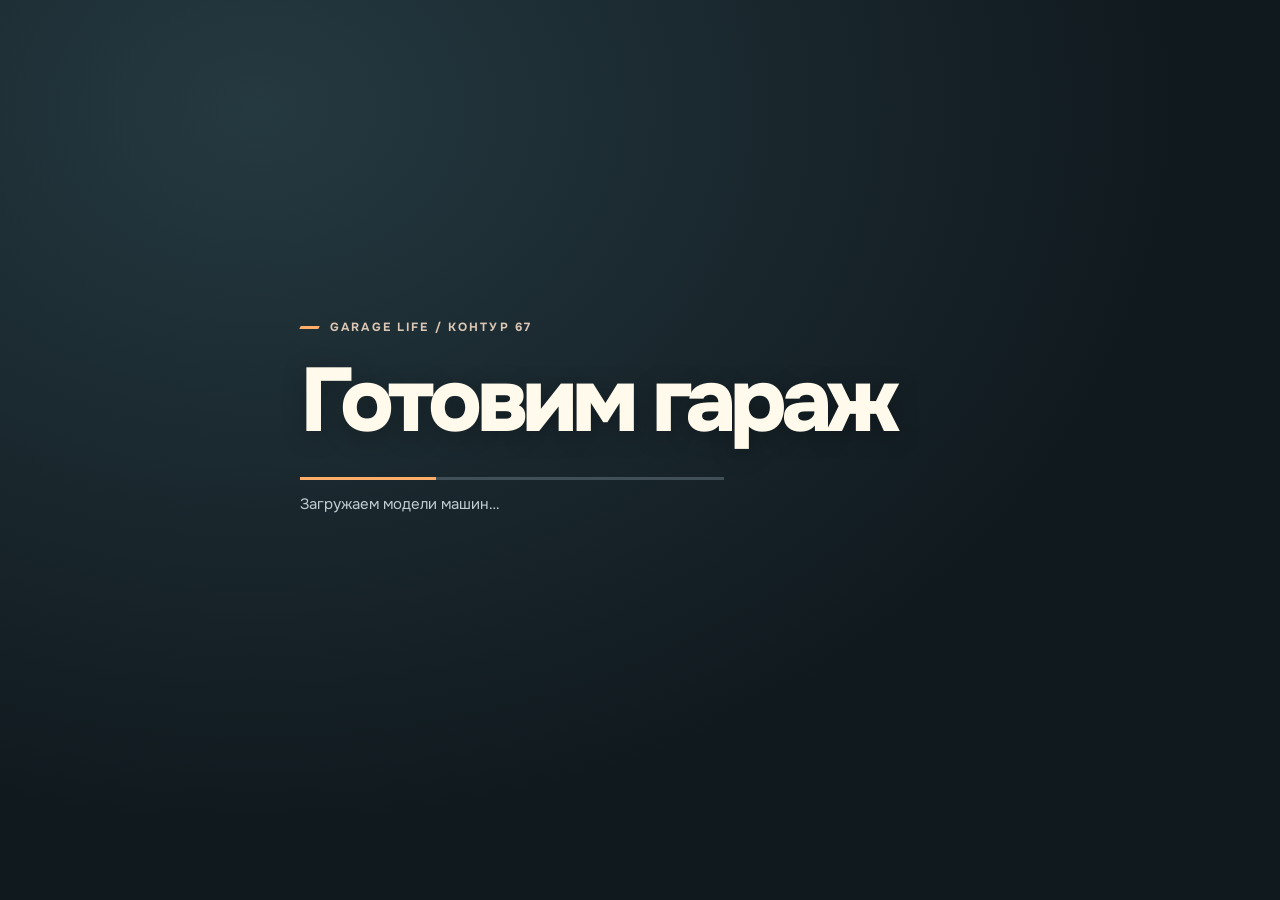
==== 67/index.html @ cae1cb15 "Build the Stadium 67 oval and harden garage startup" ====
<!doctype html>
<html lang="ru">
<head>
  <meta charset="utf-8">
  <meta name="viewport" content="width=device-width, initial-scale=1">
  <meta name="theme-color" content="#182228">
  <meta name="description" content="GARAGE LIFE — дрифт на Контуре 67, тюнинг и свой гараж.">
  <title>GARAGE LIFE / Контур 67</title>
  <link rel="icon" href="data:image/svg+xml,%3Csvg xmlns='http://www.w3.org/2000/svg' viewBox='0 0 64 64'%3E%3Crect width='64' height='64' rx='14' fill='%231a252b'/%3E%3Cpath d='M12 48V24l20-12 20 12v24H42V29H22v19Z' fill='%23ffad69'/%3E%3C/svg%3E">
  <link rel="stylesheet" href="../2/fonts/fonts.css">
  <link rel="stylesheet" href="./drive.css?v=034">
  <link rel="stylesheet" href="./glass.css?v=034">
  <script type="importmap">{"imports":{"three":"./vendor/three/build/three.module.js","three/addons/":"./vendor/three/addons/"}}</script>
</head>
<body>
  <canvas id="scene" aria-label="Трёхмерная игра GARAGE LIFE"></canvas>
  <div id="startup" aria-labelledby="startup-title">
    <div class="startup-content">
      <p class="startup-brand"><span></span> GARAGE LIFE / КОНТУР 67</p>
      <h1 id="startup-title">Готовим гараж</h1>
      <div class="startup-track" aria-hidden="true"><span></span></div>
      <p id="loading" role="status">Запускаем игру…</p>
      <button type="button" id="startup-retry" class="secondary" hidden>Попробовать снова</button>
      <noscript>Для запуска игры включи JavaScript.</noscript>
    </div>
  </div>
  <output id="render-diagnostics" hidden></output>
  <div id="graphics-recovery" role="status" hidden>Восстанавливаем графику…</div>
  <header>
    <a class="brand" href="./index.html"><span class="logo" aria-hidden="true">⌂</span> GARAGE<span>LIFE</span></a>
    <div class="location"><i></i> <b id="location-area">БОКС 01</b> <span> / </span> <b id="location-mode">ДРИФТ-КЛУБ</b></div>
    <nav>
      <span class="version">0.34</span>
      <select id="assist-level" aria-label="Помощь в дрифте">
        <option value="guided">Дрифт: с помощью</option>
        <option value="light">Дрифт: минимум помощи</option>
        <option value="sim">Дрифт: без помощи</option>
      </select>
      <select id="graphics" aria-label="Качество графики">
        <option value="auto">Графика: авто</option>
        <option value="ultra">Графика: ультра</option>
        <option value="balanced">Графика: средняя</option>
        <option value="integrated">Графика: для встройки</option>
        <option value="performance">Графика: низкая</option>
        <option value="minimum">Графика: минимум</option>
      </select>
      <button type="button" id="audio">Звук: вкл</button>
      <button type="button" id="bindings-open">Клавиши</button>
      <button type="button" id="menu" hidden>Меню</button>
    </nav>
    <div class="music">
      <button type="button" id="music-toggle" aria-expanded="false" aria-controls="music-panel"
        aria-label="Включить ЦУЕФА — Я тебя могну" title="Включить ЦУЕФА — Я тебя могну">
        <span class="music-icon" aria-hidden="true"></span>
        <span class="music-credit">Ali67</span>
      </button>
      <section class="music-panel" id="music-panel" aria-label="Музыка Ali67" hidden>
        <div id="music-video"></div>
        <a href="https://www.youtube.com/watch?v=BdrXawt2uAI" target="_blank" rel="noopener">Открыть на YouTube ↗</a>
      </section>
      <template id="music-embed">
        <iframe src="https://www.youtube-nocookie.com/embed/BdrXawt2uAI?autoplay=1&amp;playsinline=1&amp;rel=0"
          title="ЦУЕФА — Я тебя могну" allow="autoplay; encrypted-media"
          referrerpolicy="strict-origin-when-cross-origin" allowfullscreen></iframe>
      </template>
    </div>
  </header>

  <main id="welcome">
    <div class="hero">
      <p class="label"><i></i> GARAGE LIFE</p>
      <h1>КОНТУР <em>67</em></h1>
      <p class="lead">Гонки, дрифт и тюнинг в своём гараже.</p>
    </div>
    <section class="mode-deck" aria-label="Выбор режима">
      <button class="mode-pick mode-neon" id="neon-open" type="button" disabled>
        <span class="race-cover" aria-hidden="true"><svg viewBox="-310 -1128 621 431" focusable="false"><path d="M-140.0 -738.0 L-131.7 -737.9 L-123.3 -737.9 L-115.0 -737.8 L-106.7 -737.8 L-98.4 -737.9 L-90.0 -737.9 L-81.7 -737.9 L-73.4 -737.9 L-65.0 -737.9 L-56.7 -738.0 L-48.4 -738.0 L-40.0 -738.0 L-31.7 -738.0 L-23.4 -738.0 L-15.1 -738.0 L-6.7 -737.9 L1.6 -737.9 L9.9 -737.9 L18.3 -737.8 L26.6 -737.8 L34.9 -737.8 L43.3 -737.9 L51.6 -737.9 L59.9 -738.0 L68.2 -738.0 L76.6 -737.9 L84.9 -737.6 L93.2 -737.4 L101.6 -737.2 L109.9 -737.1 L118.2 -737.2 L126.5 -737.5 L134.8 -738.2 L143.1 -739.4 L151.2 -741.2 L159.3 -743.2 L167.3 -745.6 L175.1 -748.5 L182.6 -752.1 L189.5 -756.7 L195.3 -762.7 L199.4 -769.9 L202.0 -777.8 L203.7 -786.0 L204.9 -794.2 L205.9 -802.5 L206.5 -810.8 L206.0 -819.1 L205.2 -827.4 L204.7 -835.7 L204.9 -844.0 L206.7 -852.1 L210.0 -859.7 L214.4 -866.8 L219.2 -873.7 L224.0 -880.4 L228.6 -887.4 L233.0 -894.4 L237.6 -901.4 L242.2 -908.3 L246.5 -915.5 L250.2 -922.9 L252.8 -930.8 L254.7 -938.9 L255.9 -947.2 L256.4 -955.5 L256.0 -963.8 L254.8 -972.0 L252.6 -980.1 L249.7 -987.9 L246.1 -995.4 L242.1 -1002.7 L237.6 -1009.7 L232.7 -1016.4 L227.3 -1022.8 L221.6 -1028.9 L215.6 -1034.6 L209.3 -1040.0 L202.6 -1045.1 L195.7 -1049.7 L188.5 -1053.8 L181.0 -1057.5 L173.3 -1060.6 L165.4 -1063.4 L157.5 -1065.8 L149.4 -1067.9 L141.3 -1069.7 L133.1 -1071.2 L124.8 -1072.4 L116.5 -1073.3 L108.2 -1073.8 L99.9 -1074.0 L91.6 -1073.7 L83.3 -1072.9 L75.1 -1071.5 L67.0 -1069.4 L59.1 -1066.8 L51.4 -1063.7 L44.0 -1059.9 L36.9 -1055.5 L30.3 -1050.4 L24.9 -1044.1 L20.4 -1037.0 L16.5 -1029.7 L12.3 -1022.5 L7.2 -1016.0 L0.7 -1010.8 L-6.4 -1006.5 L-14.0 -1003.1 L-22.0 -1000.8 L-30.3 -999.9 L-38.6 -1000.8 L-46.6 -1003.0 L-54.4 -1006.0 L-62.0 -1009.5 L-69.3 -1013.4 L-76.1 -1018.2 L-82.5 -1023.5 L-88.8 -1029.0 L-95.1 -1034.4 L-101.6 -1039.7 L-108.3 -1044.6 L-115.3 -1049.1 L-122.3 -1053.7 L-129.3 -1058.1 L-136.5 -1062.3 L-143.9 -1066.2 L-151.5 -1069.4 L-159.5 -1071.9 L-167.7 -1073.4 L-176.0 -1074.3 L-184.3 -1074.5 L-192.6 -1074.1 L-200.9 -1073.1 L-209.0 -1071.3 L-216.9 -1068.5 L-224.4 -1065.0 L-231.5 -1060.7 L-238.2 -1055.6 L-244.0 -1049.7 L-248.6 -1042.8 L-251.3 -1034.9 L-252.4 -1026.7 L-252.3 -1018.4 L-250.9 -1010.2 L-248.0 -1002.4 L-243.3 -995.5 L-237.7 -989.4 L-231.9 -983.4 L-226.2 -977.3 L-221.1 -970.7 L-216.2 -964.0 L-211.3 -957.2 L-206.9 -950.2 L-203.3 -942.7 L-201.4 -934.6 L-201.0 -926.3 L-201.8 -918.0 L-203.7 -909.9 L-206.9 -902.2 L-212.0 -895.6 L-218.4 -890.3 L-225.2 -885.5 L-231.9 -880.6 L-238.0 -875.0 L-243.4 -868.6 L-248.6 -862.1 L-253.3 -855.2 L-257.2 -847.9 L-259.8 -840.0 L-260.9 -831.7 L-260.7 -823.4 L-259.7 -815.1 L-258.2 -806.9 L-256.2 -798.8 L-253.7 -790.9 L-250.4 -783.3 L-246.0 -776.2 L-240.3 -770.1 L-233.9 -764.9 L-226.9 -760.2 L-219.7 -756.0 L-212.4 -752.1 L-204.9 -748.4 L-197.3 -745.0 L-189.5 -742.1 L-181.5 -739.9 L-173.3 -738.5 L-165.0 -737.9 L-156.7 -737.9 L-148.3 -738.0Z"/><circle cx="-140" cy="-738" r="12"/></svg></span>
        <span class="race-cover-label"><small>Речной проспект</small><strong>Неоновые гонки</strong><small>3 круга · соло или с друзьями</small></span><b aria-hidden="true"></b>
      </button>
      <button class="mode-pick mode-online" id="online-open" type="button" disabled>
        <span class="mode-icon" aria-hidden="true">↔</span><span><strong>Играть с друзьями</strong><small>Комната до 4 игроков</small></span><b aria-hidden="true"></b>
      </button>
      <div class="mode-utilities">
        <button class="secondary" id="start" type="button" disabled>Гараж и дрифт</button>
        <button class="secondary" id="practice-open" type="button" disabled>Тренировка</button>
        <button class="secondary" id="duo-open" type="button" disabled>Дрифт вдвоём</button>
        <button class="secondary" id="shift" type="button" disabled>Мастерская</button>
      </div>
      <a class="classic" href="./classic.html">Подробный ремонт</a>
    </section>
    <footer><span>WASD · МЫШЬ · КЛАВИАТУРА</span><a href="./credits.html">Авторы и материалы</a></footer>
  </main>

  <dialog id="neon-dialog" aria-labelledby="neon-title">
    <form id="neon-form">
      <div class="online-heading"><h2 id="neon-title">Неоновые гонки</h2><button class="secondary" type="button" id="neon-close" aria-label="Закрыть">×</button></div>
      <p>Три круга. Собирай нитро для прямых и используй метки торможения перед поворотами.</p>
      <div class="neon-selects">
        <label>Машина <select id="neon-car" required></select></label>
        <label>Трасса <select id="neon-route"><option value="city2">Речной проспект</option><option value="main">Контур 67</option><option value="stadium">Стадион 67 · овал</option></select></label>
      </div>
      <div class="route-brief"><svg id="neon-diagram" role="img" aria-label="Схема выбранной трассы"><path id="neon-outline"/><circle id="neon-origin"/></svg><div><strong id="neon-distance"></strong><small id="neon-districts"></small></div></div>
      <p id="neon-best" class="label"></p>
      <div class="neon-actions"><button type="submit" class="primary">Старт соло</button><button type="button" id="neon-friends" class="secondary">С друзьями</button></div>
    </form>
  </dialog>
  <dialog id="online-dialog" aria-labelledby="online-title">
    <form id="online-form">
      <div class="online-heading">
        <h2 id="online-title">Играть с друзьями</h2>
        <button type="button" class="secondary" id="online-cancel" aria-label="Закрыть">×</button>
      </div>
      <p>До 4 игроков. Создай комнату или введи код друга.</p>
      <label>Твой ник <input id="online-nick" maxlength="18" autocomplete="nickname" placeholder="Пилот"></label>
      <label>Машина <select id="online-model"></select></label>
      <fieldset id="online-modes">
        <legend>Режим для новой комнаты</legend>
        <div class="mode-grid">
          <label><input type="radio" name="online-mode" value="race"><span>Неоновые гонки</span></label>
          <label><input type="radio" name="online-mode" value="free" checked><span>Свободный заезд</span></label>
          <label><input type="radio" name="online-mode" value="elimination"><span>Кольцо на вылет</span></label>
          <label><input type="radio" name="online-mode" value="battle"><span>Дрифт-баттл</span></label>
          <label><input type="radio" name="online-mode" value="parkour"><span>Паркур в порту</span></label>
        </div>
        <p id="online-mode-description"></p>
      </fieldset>
      <label id="online-route-row">Трасса <select id="online-route"><option value="city2" disabled>Речной проспект</option><option value="main" selected>Контур 67</option><option value="short">Короткая петля</option><option value="stadium">Стадион 67 · овал</option></select></label>
      <label id="online-contact-row">Столкновения <select id="online-contacts"><option value="off">Выкл. · призраки</option><option value="on">Вкл.</option></select></label>
      <button type="button" class="primary" id="online-create">Создать комнату</button>
      <div class="online-join">
        <label>Код комнаты <input id="online-input" inputmode="numeric" pattern="[0-9]{6}" maxlength="6" placeholder="000000" required></label>
        <button class="secondary" id="online-join">Войти</button>
      </div>
      <p id="online-status" role="status"></p>
    </form>
  </dialog>

  <section id="play" hidden aria-label="Интерфейс игры">
    <aside id="online-hud" class="hud-card" hidden aria-label="Комната дрифта">
      <div class="online-heading"><span class="label">КОД КОМНАТЫ</span><strong id="online-count">1 / 4</strong></div>
      <div class="online-heading"><strong id="online-code"></strong><button type="button" class="secondary" id="online-copy">Копировать</button></div>
      <p id="online-link-status" role="status"></p><p id="online-stadium-score" hidden></p>
      <ul id="online-roster"></ul>
      <button type="button" class="primary" id="match-start" hidden>Начать раунд</button>
      <p id="match-error" role="status" hidden></p>
      <button type="button" class="secondary" id="online-leave">Выйти из комнаты</button>
    </aside>
    <aside id="match-panel" class="hud-card" hidden aria-label="Соревнование">
      <div class="match-heading"><h2 id="match-title"></h2><time id="match-time" hidden></time></div>
      <p id="match-status"></p>
      <ol id="match-results" hidden></ol>
    </aside>
    <aside id="neon-hud" class="hud-card" hidden aria-label="Гонка">
      <div class="neon-line"><span id="neon-lap">Круг 1 / 3</span><time id="neon-clock">0:00.00</time></div>
      <progress id="neon-progress" max="3" value="0" aria-label="Дистанция гонки"></progress>
      <strong id="neon-corner" hidden></strong>
      <small id="neon-lap-detail" hidden></small>
      <p id="neon-status"></p>
      <button type="button" class="secondary" id="neon-boost">Нитро <span id="neon-charge">1 / 3</span> <kbd id="neon-key">Shift</kbd></button>
      <div id="neon-replay" class="race-actions" hidden><button class="primary" type="button" id="neon-retry">Повторить</button><button class="secondary" type="button" id="neon-back">Меню</button></div>
    </aside>
    <div id="neon-launch-signal" aria-hidden="true" hidden></div>
    <aside id="parkour-hud" class="hud-card" hidden aria-label="Тренировка в порту">
      <h2>Паркур в порту</h2>
      <p id="parkour-status"></p>
      <p id="parkour-signal" hidden></p>
      <button type="button" id="parkour-back" class="secondary">В меню</button>
    </aside>
    <button type="button" id="parkour-respawn" class="primary" hidden>Респавн <kbd>T</kbd></button>
    <aside class="job hud-card">
      <p class="label" id="job-label"></p>
      <h2 id="job-title"></h2>
      <p id="job-text"></p>
      <div id="job-reading" hidden></div>
      <label id="solo-route-row" hidden>Маршрут <select id="solo-route"><option value="main">Полный контур</option><option value="short">Короткая петля</option><option value="stadium">Стадион 67 · овал</option></select></label>
      <button type="button" class="primary" id="race-start" hidden>На трассу <kbd>Enter</kbd></button>
      <button type="button" class="secondary" id="pit-open" hidden>Гараж и тюнинг <kbd>P</kbd></button>
      <div class="job-footer"><span id="model"></span><strong id="money"></strong></div>
    </aside>
    <aside class="map hud-card" aria-label="Карта района">
      <p class="label"><i></i> <span id="map-title">РАЙОН 01</span> <span id="fps"></span></p>
      <svg id="map-svg" viewBox="-39 -94 78 114" role="img" aria-label="Гараж, тестовая полоса и магазин">
        <g id="map-district">
        <rect x="-36" y="-89" width="72" height="104" rx="2" fill="#24323a" stroke="#667780" stroke-width=".4"/>
        <path d="M-35-21h70M6-22v-64M-21-24v-61" stroke="#53666d" stroke-width="5" fill="none" stroke-dasharray="1 1"/>
        <path d="M-17-45h14v-14h-14zM-17.5-67h15v-12h-15zM14.5-36.5h17v-9h-17zM14.5-57.5h17v-11h-17zM-33.5-18h9v-12h-9z" fill="#334952"/>
        <rect x="-7" y="-8" width="14" height="16" fill="#526b72"/>
        <path d="M-4-3h8v6h-8zM-2-1h4v4h-4z" fill="#cfdfdb" fill-rule="evenodd"/>
        <path d="M-21-43v-35" stroke="#e5ae5d" stroke-width="4" opacity=".67"/>
        <rect x="21" y="-31" width="4" height="4" rx="1" fill="#c5d1cc"/>
        </g>
        <g id="map-pit" hidden>
          <rect x="-14" y="46" width="28" height="20" rx="1" fill="#27383f" stroke="#6f8588" stroke-width=".32"/>
          <path d="M-11.5 62v-8h5v8zM-5.5 62v-8h5v8zM.5 62v-8h5v8zM6.5 62v-8h5v8z" fill="#b88255"/>
          <path d="M-9 60v-4M-3 60v-4M3 60v-4M9 60v-4" stroke="#e1e9e5" stroke-width="1.8" stroke-linecap="round"/>
        </g>
        <g id="map-arena" hidden>
          <rect x="-89" y="-253.5" width="178" height="147" rx="4" fill="#24323a" stroke="#667780" stroke-width=".65"/>
          <path id="map-course" stroke="#62757d" stroke-width="10" fill="none" stroke-linejoin="round"/>
          <path id="map-alternates" stroke="#efbb70" stroke-width="2.6" stroke-dasharray="3 4" fill="none" hidden/>
          <circle id="map-gate" r="4" fill="#d5f69c" stroke="#18232b" stroke-width="1.2"/>
        </g>
        <circle id="map-target" r="3.5" stroke="#ffb168" stroke-width=".8" fill="none"/>
        <path id="map-player" d="M0-3 2.4 2 0 1.2-2.4 2Z" fill="#f7f3e5" stroke="#192228" stroke-width=".4"/>
      </svg>
      <p class="map-legend" id="map-legend"><span>■ Гараж</span><span>■ Полоса</span><span>■ Детали</span></p>
    </aside>
    <aside id="drift-hud" class="hud-card" hidden aria-label="Результат дрифта">
      <p class="label"><i></i> КОНТУР 67 <span id="drift-time">1:30</span></p>
      <div class="drift-score"><strong id="drift-score">0</strong><span class="label">ОЧКИ</span><span id="drift-combo"></span></div>
      <p class="drift-status" id="drift-status"></p>
      <div class="drift-data"><span id="drift-sector"></span><span id="drift-angle"></span></div>
      <div class="drift-data"><span id="drift-laps"></span><span id="drift-best"></span></div>
      <ol id="drift-events" aria-label="За что начислены очки"></ol>
      <div class="race-actions">
        <button type="button" class="secondary" id="drift-finish" hidden>Финиш</button>
        <button type="button" class="secondary" id="drift-replay" hidden>Лучшая связка</button>
        <button type="button" class="drift-button" id="race-retry" hidden>Повторить</button>
        <button type="button" class="secondary" id="race-return">В гараж</button>
      </div>

    </aside>
    <section id="duo-race" hidden aria-label="Дрифт на двоих">
      <article class="duo-driver left"><b id="duo-label-1">01 / ИГРОК 1</b><strong id="duo-score-1">0</strong><span id="duo-info-1"></span></article>
      <article class="duo-driver right"><b id="duo-label-2">02 / ИГРОК 2</b><strong id="duo-score-2">0</strong><span id="duo-info-2"></span></article>
      <div class="duo-race-control">
        <strong id="duo-time">1:30</strong>
        <span id="duo-result"></span>
        <div><button id="duo-replay" type="button" class="secondary" hidden>Лучшая связка</button>
        <button id="duo-retry" type="button" class="secondary">Повтор · T</button>
        <button id="duo-back" type="button" class="secondary">В гараж</button></div>
      </div>
    </section>
    <div id="replay-banner" hidden><b>ПОВТОР ЛУЧШЕЙ СВЯЗКИ</b>
      <button type="button" id="replay-close" class="secondary">Закрыть · Esc</button></div>
    <div id="race-start-banner" hidden><span class="label">КОНТУР 67 / СТАРТ</span><strong><kbd>W</kbd> Начать заезд</strong></div>
    <div id="crosshair" aria-hidden="true">+</div>
    <div id="world-pin" hidden aria-hidden="true">◆</div>
    <button type="button" id="action" hidden><kbd>E</kbd><span></span></button>
    <div id="notice" role="status" hidden></div>
    <div id="dash" class="hud-card" hidden>
      <span class="label" id="gear">P</span><strong id="speed">0</strong><span class="label">КМ/Ч</span>
      <div class="rev"><span id="rev"></span></div>
      <span id="engine" class="label"></span>
    </div>
    <div class="keys" id="keys"></div>
    <div id="touch-controls" aria-label="Сенсорное управление">
      <div class="touch-group">
        <button data-drive="left" aria-label="Влево">◀</button>
        <button data-drive="right" aria-label="Вправо">▶</button>
      </div>
      <div class="touch-group">
        <button data-drive="handbrake" hidden>Ручник</button>
        <button data-drive="brake" aria-label="Назад">▼</button>
        <button data-drive="gas" aria-label="Вперёд">▲</button>
      </div>
    </div>
    <div id="touch-actions" aria-label="Управление машиной">
      <button data-command="KeyR" data-shift>Мотор</button>
      <button data-command="KeyG" data-shift>Ворота</button>
      <button data-command="KeyH" data-shift>Капот</button>
      <button data-command="KeyB" data-shift>Багажник</button>
      <button data-command="KeyL" data-shift>Подъёмник</button>
      <button data-command="KeyC" data-seated>Камера</button>
      <button data-command="KeyT" data-seated>Сброс</button>
    </div>
  </section>
  <dialog id="practice-setup" aria-labelledby="practice-title">
    <form id="practice-form">
      <p class="label">КОНТУР 67 / СВОБОДНАЯ ТРЕНИРОВКА</p>
      <h2 id="practice-title">Тренировка без таймера</h2>
      <label>Машина <select id="practice-car"></select></label>
      <label>Маршрут <select id="practice-route"><option value="main">Полный контур</option><option value="short">Короткая петля</option><option value="stadium">Стадион 67 · овал</option><option value="port">Паркур в порту</option></select></label>
      <label>Участок <select id="practice-zone"></select></label>
      <p>Пробел — ручник. T мгновенно возвращает на выбранный участок.</p>
      <div class="race-actions"><button type="submit" class="primary">Начать</button>
      <button id="practice-cancel" type="button" class="secondary">Назад</button></div>
    </form>
  </dialog>
  <dialog id="duo-setup" aria-labelledby="duo-title">
    <form id="duo-form">
      <p class="label">КОНТУР 67 / РАЗДЕЛЁННЫЙ ЭКРАН</p>
      <h2 id="duo-title">Дрифт вдвоём</h2>
      <label>Игрок 1 <select id="duo-car-1"></select><small id="duo-bindings-1"></small></label>
      <label>Игрок 2 <select id="duo-car-2"></select><small id="duo-bindings-2"></small></label>
      <label>Режим <select id="duo-mode"><option value="free">Свободный заезд</option><option value="points">Битва за очки</option><option value="tandem">Тандем</option></select></label>
      <label>Маршрут <select id="duo-route"><option value="main">Полный контур</option><option value="short">Короткая петля</option><option value="stadium">Стадион 67 · овал</option></select></label>
      <label id="duo-contact-row">Столкновения игроков <select id="duo-contact"><option value="on">Включены</option><option value="off">Выключены</option></select></label>
      <p id="duo-rules">Катайтесь по трассе сколько хотите. T возвращает обе машины на старт.</p>
      <div class="race-actions"><button type="submit" class="primary">На трассу</button>
      <button id="duo-cancel" type="button" class="secondary">Назад</button></div>
    </form>
  </dialog>
  <dialog id="bindings-panel" aria-labelledby="bindings-title">
    <h2 id="bindings-title">Управление на трассе</h2>
    <p id="bindings-status" aria-live="polite">Выбери действие и нажми новую клавишу.</p>
    <div id="bindings-grid"></div>
    <div class="race-actions"><button type="button" id="bindings-reset" class="secondary">По умолчанию</button>
    <form method="dialog"><button class="primary">Готово</button></form></div>
  </dialog>
  <dialog id="pit-panel" aria-labelledby="pit-title">
    <form method="dialog" class="pit-header">
      <div><p class="label"><i></i> КОНТУР 67 / БОКС 01</p><h2 id="pit-title">Твой гараж</h2></div>
      <button class="secondary" autofocus>Назад к машине <kbd>Esc</kbd></button>
    </form>
    <div id="pit-fleet" aria-label="Выбор машины"></div>
    <div class="pit-grid">
      <section><p class="label">СОСТОЯНИЕ МАШИНЫ</p><div id="pit-parts"></div></section>
      <section>
        <p class="label">НАСТРОЙКИ ДЛЯ ЗАЕЗДА</p>
        <div id="pit-tune"></div>
        <button type="button" id="pit-drift-default" class="secondary">Вернуть дрифт-настройки</button>
        <label class="pit-row" for="pit-color">Цвет кузова <input id="pit-color" type="color"></label>
      </section>
    </div>
  </dialog>
  <script src="./js/music.js?v=020" defer></script>
  <script>
    (() => {
      const splash = document.querySelector('#startup');
      const title = document.querySelector('#startup-title');
      const message = document.querySelector('#loading');
      const retry = document.querySelector('#startup-retry');

      function fail(text) {
        splash.classList.add('startup-error');
        title.textContent = 'Гараж не открылся';
        message.textContent = text;
        retry.hidden = false;
      }

      retry.addEventListener('click', () => location.reload());
      const deadline = setTimeout(() => fail('Загрузка занимает слишком много времени. Попробуй ещё раз.'), 45000);
      import('./js/drive.js?v=034').then(() => {
        clearTimeout(deadline);
        splash.classList.add('startup-ready');
        splash.setAttribute('aria-hidden', 'true');
        splash.inert = true;
        setTimeout(() => { splash.hidden = true; }, 360);
      }).catch(error => {
        clearTimeout(deadline);
        console.error('Garage startup failed', error);
        fail(error?.code === 'webgl'
          ? 'WebGL 2 недоступен. Проверь аппаратное ускорение браузера.'
          : 'Не удалось запустить игру. Проверь соединение и попробуй ещё раз.');
      });
    })();
  </script>
</body>
</html>
---- 2/fonts/fonts.css ----
/* cyrillic */
@font-face {
  font-family: 'JetBrains Mono';
  font-style: normal;
  font-weight: 100 800;
  font-display: swap;
  src: url(./jetbrains-mono-cyrillic.woff2) format('woff2');
  unicode-range: U+0301, U+0400-045F, U+0490-0491, U+04B0-04B1, U+2116;
}
/* latin */
@font-face {
  font-family: 'JetBrains Mono';
  font-style: normal;
  font-weight: 100 800;
  font-display: swap;
  src: url(./jetbrains-mono-latin.woff2) format('woff2');
  unicode-range: U+0000-00FF, U+0131, U+0152-0153, U+02BB-02BC, U+02C6, U+02DA, U+02DC, U+0304, U+0308, U+0329, U+2000-206F, U+20AC, U+2122, U+2191, U+2193, U+2212, U+2215, U+FEFF, U+FFFD;
}
/* cyrillic */
@font-face {
  font-family: 'Onest';
  font-style: normal;
  font-weight: 100 900;
  font-display: swap;
  src: url(./onest-cyrillic.woff2) format('woff2');
  unicode-range: U+0301, U+0400-045F, U+0490-0491, U+04B0-04B1, U+2116;
}
/* latin */
@font-face {
  font-family: 'Onest';
  font-style: normal;
  font-weight: 100 900;
  font-display: swap;
  src: url(./onest-latin.woff2) format('woff2');
  unicode-range: U+0000-00FF, U+0131, U+0152-0153, U+02BB-02BC, U+02C6, U+02DA, U+02DC, U+0304, U+0308, U+0329, U+2000-206F, U+20AC, U+2122, U+2191, U+2193, U+2212, U+2215, U+FEFF, U+FFFD;
}
/* cyrillic */
@font-face {
  font-family: 'Unbounded';
  font-style: normal;
  font-weight: 200 900;
  font-display: swap;
  src: url(./unbounded-cyrillic.woff2) format('woff2');
  unicode-range: U+0301, U+0400-045F, U+0490-0491, U+04B0-04B1, U+2116;
}
/* latin */
@font-face {
  font-family: 'Unbounded';
  font-style: normal;
  font-weight: 200 900;
  font-display: swap;
  src: url(./unbounded-latin.woff2) format('woff2');
  unicode-range: U+0000-00FF, U+0131, U+0152-0153, U+02BB-02BC, U+02C6, U+02DA, U+02DC, U+0304, U+0308, U+0329, U+2000-206F, U+20AC, U+2122, U+2191, U+2193, U+2212, U+2215, U+FEFF, U+FFFD;
}
---- 67/drive.css ----
:root{color-scheme:dark;--bg:#101a20;--ink:#edf0e7;--sub:#b3c2bf;--accent:#ffab68;--line:#a4b7bd35;font:15px/1.45 system-ui,sans-serif}
*{box-sizing:border-box}
body{margin:0;overflow:hidden;background:var(--bg);color:var(--ink)}
button,a{-webkit-tap-highlight-color:transparent}
a{color:inherit}
button{font:inherit;color:inherit;cursor:pointer}
button:disabled{opacity:.45;cursor:wait}
button:focus-visible,a:focus-visible{outline:2px solid var(--accent);outline-offset:4px}
[hidden]{display:none!important}
#scene{position:fixed;inset:0;width:100%;height:100%;display:block;touch-action:none}
header{position:fixed;z-index:3;inset:0 0 auto;display:flex;align-items:center;justify-content:space-between;padding:18px 28px;gap:18px;background:linear-gradient(#121c24f5,#121c245c);border-bottom:1px solid #e5eeea18}
.brand{display:flex;align-items:center;gap:7px;text-decoration:none;font-weight:950;letter-spacing:.04em;font-size:19px}
.brand>span:last-child{color:var(--accent)}
.logo{display:grid;place-items:center;width:29px;height:29px;border:1px solid #ffab687b;color:var(--accent);border-radius:5px;font-size:24px;line-height:1}
.location,.label,.version{font:700 11px/1.35 ui-monospace,Consolas,monospace;letter-spacing:.11em;color:var(--sub)}
.location i,.label i{display:inline-block;width:7px;height:7px;margin-right:6px;border-radius:50%;background:#a7d5ac;box-shadow:0 0 13px #a7d5ac8b}
.location span{padding:0 .65em;color:#7d919c}
nav{display:flex;align-items:center;gap:7px}
nav button{padding:7px 10px;border:1px solid var(--line);background:#1c2931e0;border-radius:4px;font-size:12px}
nav button:hover,.secondary:hover{background:#385058}
.version{margin-right:7px;color:var(--accent)}
#welcome{position:fixed;inset:0;display:flex;align-items:center;justify-content:space-between;gap:20px;padding:77px clamp(30px,6vw,104px) 64px;background:linear-gradient(90deg,#101b23 0%,#15232bdc 32%,#1727312e 73%),linear-gradient(0deg,#101a22db,transparent 35%);}
.hero{max-width:720px}
h1{font-size:clamp(56px,8.5vw,142px);line-height:.88;letter-spacing:-.079em;margin:25px 0 21px;font-weight:950;text-shadow:0 5px 25px #0004}
h1 em{font-style:normal;color:var(--accent)}
.lead{max-width:390px;color:#d1dbd8;font-size:clamp(16px,1.6vw,20px);margin:0 0 26px}
.hero-buttons{display:flex;gap:10px;flex-wrap:wrap}
.primary,.secondary{padding:12px 17px;font-size:14px;font-weight:800;border-radius:4px}
.primary{background:var(--accent);border:1px solid var(--accent);color:#201912}
.primary:hover{background:#ffd39a}
.primary b{margin-left:14px}
.secondary{border:1px solid #aabdbd61;background:#1d2c34e6}
.classic{color:var(--sub);font-size:13px}
.intro-card,.hud-card{background:#16232bea;border:1px solid var(--line);box-shadow:0 12px 36px #040a0e55;border-radius:6px}
.intro-card{align-self:flex-end;max-width:252px;padding:17px 20px;margin-bottom:22px}
.intro-card h2,.job h2{margin:0;font-size:24px;line-height:1.12}
.intro-card p:not(.label),.job p:not(.label){color:#c2cfcb;margin:8px 0 12px}
.intro-card strong,.label span{color:var(--accent)}
.intro-card strong:not(:first-child){margin-left:13px}
footer{position:absolute;bottom:0;left:0;right:0;padding:14px 28px;border-top:1px solid var(--line);display:flex;justify-content:space-between;font-size:11px;color:var(--sub);letter-spacing:.08em}
.job{position:absolute;top:85px;left:25px;width:min(300px,35vw);padding:15px 16px}
.job .label,.map .label{margin:0 0 8px}
.job p:not(.label){font-size:14px}
#job-reading{padding:6px 8px;background:#c9e3db13;color:#aee5d2;font:700 12px/1.4 ui-monospace,Consolas,monospace}
.job-footer{margin-top:12px;padding-top:9px;border-top:1px solid var(--line);display:flex;justify-content:space-between;font-size:12px;color:var(--sub)}
.job-footer strong{color:var(--accent)}
.map{position:absolute;right:25px;top:85px;width:128px;padding:10px 9px 6px}
.map svg{display:block;width:100%;height:auto}
.map .label{font-size:10px;letter-spacing:0}
#fps{float:right;color:#9eb7bc}
.map-legend{display:flex;flex-wrap:wrap;gap:2px 6px;font-size:9px;color:#c3d5d1;margin:3px 0 0}
.map-legend span:nth-child(2){color:#ffbe75}
#action,#notice{position:absolute;left:50%;transform:translateX(-50%);text-align:center;max-width:min(560px,80vw);box-shadow:0 3px 18px #0006}
#action{bottom:20%;display:flex;align-items:center;gap:9px;width:max-content;padding:7px 10px;border:1px solid #e9ba7b65;border-radius:4px;background:#17232aeb;font-weight:750;font-size:14px}
#action kbd{color:#191814;background:var(--accent);border-color:transparent}
#notice{top:13%;width:max-content;padding:8px 13px;background:#1f333b;border-left:3px solid var(--accent);font-size:14px}
kbd{display:inline-block;padding:2px 5px;line-height:1.1;color:#edf2eb;background:#26363fd6;border:1px solid #c8dada55;border-radius:3px;font:700 11px/1.2 ui-monospace,Consolas,monospace}
#crosshair,#world-pin{position:absolute;pointer-events:none;transform:translate(-50%,-50%);text-shadow:0 1px 5px #081116}
#crosshair{left:50%;top:50%;color:#d5e2dc99;font-size:19px}
#world-pin{color:var(--accent);font-size:18px}
#dash{position:absolute;bottom:54px;right:25px;width:139px;padding:9px 13px}
#dash strong{font:850 43px/1 system-ui,sans-serif;margin:0 5px}
#gear{color:var(--accent)}
.rev{height:3px;margin:8px 0 5px;background:#456066}
.rev span{display:block;width:0;height:100%;background:var(--accent)}
.keys{position:absolute;bottom:0;width:100%;min-height:36px;display:flex;justify-content:center;gap:17px;flex-wrap:wrap;padding:6px 14px;background:#111c23e5;border-top:1px solid var(--line);font-size:11px;color:var(--sub)}
.keys span{white-space:nowrap}
@media(max-width:900px){.location{display:none}.intro-card{max-width:195px}.keys{gap:7px}.job{top:74px;left:12px}.map{top:74px;right:12px}.hero{max-width:580px}header{padding:12px}}
@media(max-height:650px){.intro-card{display:none}h1{font-size:clamp(48px,8vw,94px);margin:12px 0}.lead{margin-bottom:12px}.job{padding:10px}.map{width:100px}#action{bottom:17%}}

.drift-button{padding:12px 17px;font-size:14px;font-weight:800;border-radius:4px;border:1px solid #b7d78b;background:#b7d78b;color:#17241a}
.drift-button:hover{background:#d9f3b5}
#map-title{color:var(--sub)}
#drift-hud{position:absolute;top:85px;left:25px;width:min(326px,43vw);padding:14px 16px;border-top:2px solid #b7d78b}
#drift-hud .label{margin:0;color:#c3d6cb}
#drift-time{float:right;color:#c9ed99;font-size:13px;font-variant-numeric:tabular-nums}
.drift-score{display:flex;align-items:baseline;gap:8px;margin:7px 0 3px;min-height:48px}
.drift-score strong{font:850 clamp(29px,4vw,43px)/1 system-ui,sans-serif;font-variant-numeric:tabular-nums}
#drift-combo{color:#c9ed99;margin-left:auto;font:750 13px/1.3 ui-monospace,monospace}
.drift-status{margin:0 0 9px;color:#d4dfda;font-size:13px;min-height:2.8em}
.drift-data{display:flex;justify-content:space-between;gap:6px;border-top:1px solid var(--line);padding-top:5px;margin-top:5px;color:#b7cac2;font-size:11px}
@media(max-width:900px){#drift-hud{top:68px;left:12px;padding:10px}}
@media(max-width:600px){
  #welcome{display:block;overflow:auto;padding:104px 18px 68px}
  h1{font-size:clamp(42px,10vw,70px)}
  .intro-card,.version{display:none}
  header{gap:7px;flex-wrap:wrap}
  nav button{padding:5px 7px}
  footer{padding:10px 18px}
  #drift-hud{width:min(235px,62vw);top:98px}
  .drift-score{min-height:0}
  .drift-status{font-size:12px}
  .map{width:86px;top:98px}
}
#pit-open{width:100%;margin:2px 0 0;padding:8px 10px;text-align:left}
#pit-open kbd{float:right}
#pit-panel{width:min(840px,94vw);max-height:92vh;padding:24px;background:#142028;color:var(--ink);border:1px solid #829a9c66;border-radius:8px;box-shadow:0 20px 80px #000a}
#pit-panel::backdrop{background:#061019c9;backdrop-filter:blur(5px)}
.pit-header{display:flex;justify-content:space-between;align-items:center;gap:16px;margin-bottom:18px}
.pit-header .label{margin:0 0 4px}
.pit-header h2{margin:0;font-size:35px;line-height:1.05;letter-spacing:-.045em}
#pit-fleet{display:grid;grid-template-columns:repeat(4,minmax(0,1fr));gap:9px}
.pit-car{display:grid;align-content:start;gap:5px;text-align:left;padding:13px;border:1px solid var(--line);border-radius:4px;background:#1d2b33}
.pit-car:hover{background:#293d45}
.pit-car[aria-pressed="true"]{border-color:var(--accent);background:#ffab6816}
.pit-car strong{font-size:16px}
.pit-car .label{color:var(--accent)}
.pit-car small{color:var(--sub);line-height:1.3}
.pit-grid{display:grid;grid-template-columns:1fr 1fr;gap:24px;margin-top:12px}
.pit-row{display:flex;justify-content:space-between;align-items:center;gap:12px;min-height:49px;border-top:1px solid var(--line);font-size:14px}
.pit-row select,.pit-row button,.pit-row input{padding:5px 8px;background:#23343e;border:1px solid #78909466;border-radius:4px;color:var(--ink);font:inherit}
.pit-row input{padding:2px;width:43px;height:29px}
.pit-row small{color:var(--sub);margin-left:.35em}
.pit-row button:disabled{cursor:default}
#drift-hud{border-top-color:#c6ef8d}
@media(max-width:650px){.pit-grid{grid-template-columns:1fr;gap:0}#pit-panel{padding:14px}#pit-fleet{grid-template-columns:repeat(2,1fr)}.pit-car{padding:7px}}
#race-start{width:100%;margin:2px 0 7px;padding:8px 10px;text-align:left}
#race-start kbd{float:right;color:#231b11;background:#e8a361;border-color:#b97d44}
.race-actions{display:flex;gap:8px;margin-top:12px}
.race-actions button{padding:7px 11px;font-size:12px}
#race-start-banner{position:absolute;bottom:16%;left:50%;transform:translateX(-50%);text-align:center;padding:10px 17px;background:#192731e8;border:1px solid #b5d58575;border-radius:6px;pointer-events:none}
#race-start-banner strong{display:block;margin-top:4px}
.service-options{display:flex;gap:5px}
#pit-panel{width:min(930px,94vw)}
#duo-setup{background:#15252f;color:#f4f2e9;border:1px solid #648479;border-radius:10px;width:min(440px,94vw);padding:25px}
#duo-setup::backdrop{background:#0b171bce}
#duo-setup h2{margin:8px 0 16px}
#duo-setup label{display:grid;grid-template-columns:90px 1fr;align-items:center;gap:7px;margin:16px 0;font-weight:700}
#duo-setup select{background:#273c44;color:inherit;padding:8px;border:1px solid #738d87;border-radius:4px;font:inherit}
#duo-setup small{grid-column:2;color:#b6c9c8}
#duo-race{position:fixed;inset:0;pointer-events:none}
#duo-race::before{content:'';position:absolute;top:55px;bottom:35px;left:50%;width:2px;background:#c0cbc79c;transform:translateX(-50%)}
.duo-driver{position:absolute;top:78px;width:min(245px,40vw);background:#101c24e6;border-radius:6px;padding:10px 12px;border-top:3px solid #a8e4ce}
.duo-driver.left{left:14px}.duo-driver.right{right:14px;text-align:right;border-color:#ffc198}
.duo-driver b{font-size:11px;letter-spacing:.10em;color:#a8e4ce}.duo-driver.right b{color:#ffc198}
.duo-driver strong{display:block;font-size:32px;line-height:1.16}
.duo-driver span{display:block;font-size:12px;color:#d3e5e6}
.duo-race-control{position:absolute;top:78px;left:50%;transform:translateX(-50%);display:grid;text-align:center;gap:5px;padding:7px 9px;background:#101c24e6;border-radius:6px}
.duo-race-control strong{font-variant-numeric:tabular-nums}
.duo-race-control button{pointer-events:auto;padding:4px 8px;font-size:11px}
#duo-result:empty{display:none}
.is-duo .map,.is-duo #dash,.is-duo #notice{display:none}

#assist-level,#graphics,#practice-setup select{background:#273c44;color:#f4f2e9;padding:7px;border:1px solid #738d87;border-radius:4px;font:inherit}
#assist-level,#graphics{font-size:12px}
#graphics{width:132px}
#practice-setup{background:#15252f;color:#f4f2e9;border:1px solid #648479;border-radius:10px;width:min(440px,94vw);padding:25px}
#practice-setup::backdrop{background:#0b171bce}
#practice-setup label{display:grid;grid-template-columns:85px 1fr;gap:8px;align-items:center;margin:14px 0}
#bindings-panel{background:#15252f;color:#f4f2e9;border:1px solid #648479;border-radius:10px;width:min(570px,94vw);padding:24px}
#bindings-panel::backdrop{background:#0b171bce}
#bindings-grid{display:grid;grid-template-columns:repeat(2,minmax(0,1fr));gap:20px;margin:16px 0}
#bindings-grid .pit-row button{white-space:nowrap}
#bindings-status{min-height:2.6em}
#solo-route-row{display:flex;align-items:center;gap:6px;margin:8px 0;font-size:12px}
#solo-route,#duo-contact,#duo-route{background:#273c44;color:#f4f2e9;border:1px solid #738d87;border-radius:4px;padding:5px;font:inherit}
#pit-drift-default{margin:9px 0}
#drift-events{list-style:none;padding:0;margin:8px 0 0;font-size:11px;display:grid;gap:3px;color:#c2cecf}
#drift-events li[data-kind="clip"],#drift-events li[data-kind="bank"]{color:#c5e79d}
#drift-events li[data-kind="loss"]{color:#ffaf94}
#replay-banner{position:fixed;left:50%;bottom:54px;transform:translateX(-50%);background:#101c24e6;padding:10px 14px;border:1px solid #648479;border-radius:6px;display:flex;align-items:center;gap:12px}
.is-replay #drift-hud,.is-replay #dash,.is-replay .map,.is-replay .keys{display:none}
.race-actions{flex-wrap:wrap}

.is-replay #duo-race{display:none}

#touch-controls,#touch-actions{display:none}
@media(pointer:coarse){
  .keys,#play kbd,#bindings-open,#duo-open,.version{display:none}
  header{padding:6px 8px;gap:4px;flex-wrap:wrap}
  header .brand{font-size:14px}
  header nav{flex-wrap:wrap;gap:4px}
  header nav button,#assist-level,#graphics{font-size:11px;padding:4px}
  #graphics{width:96px}
  #welcome{overflow:auto}
  #welcome footer{position:static;padding:12px 0;margin-top:10px}
  #welcome footer span{display:none}
  #pit-panel::backdrop{backdrop-filter:none}
  .hud-card{box-shadow:none}
  .job,#drift-hud{top:76px;left:8px;width:min(225px,64vw);padding:8px}
  .job h2{font-size:17px}
  .job p:not(.label),.drift-status{font-size:11px;margin:4px 0}
  .job-footer{margin-top:5px;padding-top:4px}
  .map{top:76px;right:8px;width:70px}
  .map-legend{display:none}
  #dash{bottom:calc(105px + env(safe-area-inset-bottom));right:8px;width:90px;padding:5px}
  #dash strong{font-size:24px}
  #action{bottom:calc(108px + env(safe-area-inset-bottom));min-height:44px}
  #touch-controls,#touch-actions{position:fixed;left:8px;right:8px;display:flex;pointer-events:none;z-index:2}
  #touch-controls{justify-content:space-between;bottom:calc(8px + env(safe-area-inset-bottom))}
  #touch-actions{justify-content:center;flex-wrap:wrap;gap:4px;bottom:calc(62px + env(safe-area-inset-bottom))}
  .touch-group{display:flex;gap:5px}
  #touch-controls button,#touch-actions button{touch-action:none;user-select:none;pointer-events:auto;min-width:44px;min-height:44px;padding:4px 7px;border:1px solid #9fbaa5a0;border-radius:6px;background:#17262ce8}
  #touch-controls button.held,#touch-actions button:active{background:#405947}
  #touch-controls [data-drive="gas"]{border-color:#ffab68}
  #race-start-banner,#replay-banner{bottom:calc(108px + env(safe-area-inset-bottom))}
}
@media(pointer:coarse) and (orientation:landscape){
  .job,#drift-hud,.map{top:48px}
  #dash{bottom:55px}
  #touch-actions{bottom:calc(8px + env(safe-area-inset-bottom));left:108px;right:163px}
  #action{bottom:60px}
  #drift-events{display:none}
}

.lite-graphics #pit-panel::backdrop{backdrop-filter:none}

.music{position:relative;flex:none}
#music-toggle{
  display:grid;justify-items:center;gap:3px;width:46px;padding:3px;
  line-height:1;border:0;border-radius:7px;background:none;color:var(--accent);
  touch-action:manipulation;
}
.music-icon{
  display:grid;place-items:center;width:38px;height:30px;border-radius:6px;
  border:1px solid #ffab6899;background:#ffab681c;color:var(--accent);
}
.music-icon::before{
  content:"";margin-left:2px;border-block:5px solid transparent;border-left:8px solid currentColor;
}
#music-toggle:hover .music-icon,#music-toggle[aria-expanded="true"] .music-icon{
  background:var(--accent);color:#201912;
}
#music-toggle[aria-expanded="true"] .music-icon::before{
  margin:0;width:8px;height:8px;border:0;border-radius:1px;background:currentColor;
}
.music-credit{font:700 10px/1 ui-monospace,Consolas,monospace;letter-spacing:.07em}
.music-panel{
  position:absolute;top:calc(100% + 8px);right:0;width:min(330px,calc(100vw - 20px));
  padding:7px;background:#16232b;border:1px solid #ffab6866;
  border-radius:8px;box-shadow:0 10px 26px #0008;
}
.music-panel iframe{display:block;width:100%;height:200px;border:0;border-radius:4px}
.music-panel a{display:block;padding:7px 2px 2px;text-align:right;color:var(--accent);font-size:11px}

@media(max-width:650px),(max-width:760px) and (pointer:fine){
  header{display:grid;grid-template-columns:minmax(0,1fr) auto;gap:4px 8px}
  header .brand{grid-area:1/1}
  header nav{grid-area:2/1/auto/3;flex-wrap:wrap;gap:4px}
  header .music{grid-area:1/2}
}
@media(max-width:760px) and (pointer:fine){
  header .version{display:none}
  .job,#drift-hud,.map{top:104px}
}
@media(pointer:coarse) and (max-width:650px){
  #assist-level{width:min(115px,34vw)}
  #graphics{width:min(96px,28vw)}
  .job,#drift-hud,.map{top:94px}
}
@media(pointer:coarse) and (min-width:651px) and (orientation:landscape){
  .job,#drift-hud,.map{top:60px}
}

:root {
  --bg:#101217;
  --ink:#f7f5f0;
  --sub:#c5c5cb;
  --accent:#ffae71;
  --line:#eaedf42b;
}
header {
  background:#111318f0;
  border-bottom:1px solid var(--line);
}
#welcome {
  background:linear-gradient(95deg,#101217fa 0%,#101217db 36%,#10121759 67%,#10121720),
    linear-gradient(0deg,#101217ed,transparent 32%);
}
.hero h1 {
  font-size:clamp(64px,10vw,148px);
  line-height:.83;
  letter-spacing:-.085em;
  margin:23px 0 24px;
}
.hero h1 em {color:var(--accent)}
.hero .lead {max-width:440px;color:#e5e2e1}
.hero-buttons {max-width:600px}
.hero-buttons #online-open {min-height:51px}
.primary,.secondary,nav button,#assist-level,#graphics {border-radius:9px}
.primary,.drift-button {box-shadow:inset 0 1px #fff4}
.secondary,nav button,#assist-level,#graphics {background:#24252de8;border-color:#ebe9f03d}
.secondary:hover,nav button:hover {background:#35343e}
.intro-card,.hud-card {
  border-radius:13px;
  background:#17191fee;
  border-color:var(--line);
}
.intro-card {flex:none}
#online-dialog {
  width:min(450px,calc(100vw - 24px));
  max-height:calc(100dvh - 24px);
  margin:auto;
  border:1px solid #62626f;
  border-radius:18px;
  padding:clamp(15px,4vw,25px);
  background:#1b1c24;
  color:var(--ink);
  box-shadow:0 18px 80px #0009;
}
#online-dialog::backdrop {background:#0b0c12bd}
#online-form {display:grid;gap:12px}
.online-heading {display:flex;align-items:center;justify-content:space-between;gap:10px}
#online-title {margin:0;line-height:1.05;letter-spacing:-.04em;font-size:clamp(24px,6vw,32px)}
#online-cancel {font-size:22px;line-height:1;padding:6px 10px}
#online-form p {margin:0;color:var(--sub);font-size:13px}
#online-form label {display:grid;gap:4px;font-size:12px;font-weight:700;color:var(--sub)}
#online-form input,#online-form select {
  width:100%;
  min-height:42px;
  min-width:0;
  padding:7px 11px;
  border:1px solid #6b6b79;
  border-radius:8px;
  background:#111217;
  color:var(--ink);
  font:inherit;
  font-size:16px;
}
#online-form :is(input,select):focus-visible {outline:2px solid var(--accent);outline-offset:2px}
.online-join {display:grid;grid-template-columns:minmax(0,1fr) auto;align-items:end;gap:10px}
#online-input,#online-code {font-variant-numeric:tabular-nums;letter-spacing:.12em}
#online-form #online-status:not(:empty) {color:var(--accent)}
#online-hud {position:absolute;left:25px;top:88px;width:220px;padding:12px;z-index:2}
#online-hud .online-heading {gap:5px}
#online-code {font-size:23px;color:var(--accent);line-height:1.2}
#online-count,#online-link-status {font-size:11px;color:var(--sub)}
#online-link-status {margin:5px 0}
#online-copy,#online-leave {padding:4px 7px;font-size:11px;min-height:28px}
#online-roster {list-style:none;padding:0;margin:6px 0 9px;font-size:12px}
#online-roster li {overflow:hidden;text-overflow:ellipsis;white-space:nowrap}
#online-roster li::before {content:'';display:inline-block;width:6px;height:6px;margin-right:6px;border-radius:100%;background:var(--driver)}
@media(max-height:650px){.hero h1{font-size:clamp(54px,8vw,95px);margin:12px 0 16px}}
@media(max-width:900px){#online-hud{top:75px;left:12px}}
@media(max-width:650px) {
  #welcome {background:linear-gradient(90deg,#101217f0,#1012178c),linear-gradient(0deg,#101217ec,transparent)}
  #online-hud {left:8px;width:min(180px,60vw);padding:8px}
  #online-code {font-size:18px}
}
@media(pointer:coarse) and (orientation:landscape){#online-hud{top:48px;left:8px}}

#online-roster small {display:block;margin-left:12px;color:var(--sub);font-size:10px;font-variant-numeric:tabular-nums}
#online-stadium-score {margin:5px 0;color:var(--accent);font-size:12px}
#render-diagnostics {position:fixed;right:14px;bottom:14px;z-index:8;padding:8px 12px;border:1px solid var(--line);border-radius:8px;background:#111318e8;color:#f7f5f0;white-space:pre-line;font:12px/1.45 ui-monospace,monospace;pointer-events:none}

#online-modes {border:0;padding:0;margin:0;min-width:0}
#online-modes legend {font-weight:700;font-size:13px;padding:0 0 7px}
.mode-grid {display:grid;grid-template-columns:repeat(2,minmax(0,1fr));gap:6px}
#online-form .mode-grid label {position:relative;display:block;color:var(--ink);font-size:12px}
#online-form .mode-grid input {
  position:absolute;inset:0;width:100%;height:100%;opacity:0;margin:0;cursor:pointer
}
.mode-grid span {
  display:block;padding:9px 8px;border-radius:7px;border:1px solid var(--line);background:#ffffff06;
  min-height:38px;line-height:1.25
}
.mode-grid input:checked + span {border-color:var(--accent);background:#ffc47b18;color:var(--accent)}
.mode-grid input:focus-visible + span {outline:2px solid var(--accent);outline-offset:2px}
#online-form #online-mode-description {margin:6px 0 0;min-height:2.6em;font-size:11px}
#match-error {color:#ffaf87;font-size:12px;margin:5px 0}
#match-start {display:block;width:100%;font-size:12px;padding:6px;margin:5px 0}
#match-panel,#parkour-hud {
  position:fixed;z-index:5;padding:10px 14px;border-color:#ffc47b55;background:#131a20ef;
  border-radius:10px;color:#f4f6f2
}
#match-panel {pointer-events:none;top:73px;left:50%;transform:translateX(-50%);width:min(360px,calc(100vw - 28px))}
.match-heading {display:flex;align-items:center;justify-content:space-between;gap:12px}
#match-title,#parkour-hud h2 {font-size:16px;line-height:1.25;margin:0}
#match-time {font-weight:800;font-size:18px;color:#ffd5a0;font-variant-numeric:tabular-nums;white-space:nowrap}
#match-status,#parkour-status {font-size:12px;line-height:1.4;margin:5px 0 0;color:var(--sub)}
#match-results {display:grid;gap:4px;padding:0;margin:8px 0 0;list-style:none}
#match-results li {display:flex;justify-content:space-between;gap:12px;padding:6px 8px;border-radius:6px;background:#ffffff09;font-size:12px}
#match-results li:first-child {background:#ffc47b22}
#match-results strong {text-align:right;font-variant-numeric:tabular-nums}
#match-results span {overflow:hidden;text-overflow:ellipsis;white-space:nowrap}
#parkour-hud {left:16px;top:80px;width:min(280px,62vw)}
#parkour-signal {
  margin:8px 0 0;padding:6px 8px;border:1px solid currentColor;border-radius:5px;
  font-size:11px;font-weight:800;font-variant-numeric:tabular-nums;letter-spacing:.03em;
  color:#ffd28d;background:#121b23
}
#parkour-signal[data-state="open"] {color:#a1f4aa}
#parkour-signal[data-state="closed"] {color:#ffad99}
#parkour-back {margin-top:6px;padding:6px 10px;font-size:12px}
@media(max-width:940px) {
  #match-panel {top:auto;bottom:62px;width:min(320px,calc(100vw - 26px))}
  #match-panel:has(#match-results:not([hidden])) {bottom:75px}
  #parkour-hud {top:82px}
}
@media (pointer:coarse) {
  #match-panel {top:auto;bottom:118px}
  #match-panel:has(#match-results:not([hidden])) {bottom:118px}
}

#parkour-respawn {
  position: fixed; z-index: 6; right: 24px; bottom: 125px;
  min-height: 40px; padding: 7px 13px; font-size: 13px;
}
#parkour-respawn kbd {margin-left: 5px;color: inherit;opacity:.72}
#parkour-respawn:disabled {opacity:.44}
@media (max-width: 820px) {
  #parkour-respawn {right: 10px; bottom: 195px}
}
@media (pointer: coarse) {
  #parkour-respawn {right: 10px; bottom: calc(205px + env(safe-area-inset-bottom))}
}
@media (pointer: coarse) and (orientation: landscape) {
  #parkour-respawn {bottom: calc(95px + env(safe-area-inset-bottom))}
}
---- 67/glass.css ----
:root {
  --bg:#101722;
  --ink:#f1f5f6;
  --sub:#b9c8d0;
  --accent:#ffc08c;
  --neon:#8af4ef;
  --glass:#a7c4e637;
  --glass-fill:linear-gradient(148deg,#4054679d,#1b2939e6 72%);
  --glass-hover:linear-gradient(148deg,#4c647bb5,#283b4edf 78%);
  --display:'Unbounded',Onest,system-ui,sans-serif;
  --data:'JetBrains Mono',ui-monospace,monospace;
  font-family:Onest,system-ui,sans-serif;
}

header {background:linear-gradient(180deg,#111b2aef,#121c2b9c);border-color:#a7bbd532}
.brand {letter-spacing:.035em;white-space:nowrap}
.logo {border-radius:8px}
.label,.location,.version,kbd {font-family:var(--data)}
button, input, select {font-family:inherit}
:where(button,a,select,input):focus-visible {outline:2px solid var(--neon);outline-offset:3px}
button:disabled {cursor:default}

.primary,.secondary,.drift-button,nav button,.pit-car,.pit-row button,
#touch-controls button,#touch-actions button,#action,#music-toggle {
  border:1px solid var(--glass);
  border-radius:10px;
  background:var(--glass-fill);
  box-shadow:inset 0 1px 0 #dcecff25,0 4px 14px #07101b25;
  color:var(--ink);
}
.primary {
  background:linear-gradient(128deg,#ffcc9f,#ef995e);
  border-color:#ffdab66d;color:#271a16;
  box-shadow:inset 0 1px 0 #fff4e28a,0 5px 17px #23141032;
}
.drift-button {background:linear-gradient(135deg,#d6f5c5,#a9ce9e);color:#142820}
.secondary:hover,nav button:hover,.pit-car:hover,.pit-row button:hover,#action:hover,#music-toggle:hover {
  background:var(--glass-hover);border-color:#b9d3f26e;
}
.primary:hover {background:linear-gradient(130deg,#ffe0bc,#ffb681)}
.drift-button:hover {background:linear-gradient(130deg,#e6f9d8,#c2edb5)}
button:active:not(:disabled) {filter:brightness(.93)}
button[aria-pressed=true],.mode-grid input:checked + span {
  border-color:#8af4ef89;background:#214b57bd;color:#dffefc;
}
#touch-controls button.held,#touch-actions button:active {background:#2c5a62}
select,#assist-level,#graphics,#practice-setup select,#duo-setup select,.pit-row input,
#online-form :is(select,input:not([type=radio])),#neon-form select {
  background:#263449ea;border:1px solid var(--glass);border-radius:9px;color:var(--ink);
}
select option {background:#222d3c;color:var(--ink)}
.hud-card,.intro-card,#dash,.duo-driver,.duo-race-control,#match-panel,#parkour-hud {
  border-radius:13px;background:linear-gradient(151deg,#27364af2,#14202df2 76%);
  border-color:#b3d5f039;box-shadow:inset 0 1px 0 #dceaff17,0 8px 20px #08111c47;
}

#welcome {
  display:grid;grid-template-columns:minmax(0,1fr) minmax(320px,410px);align-items:center;
  gap:clamp(26px,5vw,92px);padding:clamp(96px,14vh,160px) clamp(24px,7.8vw,140px) 88px;
  background:radial-gradient(ellipse at 71% 57%,#0d647548,transparent 54%),
    linear-gradient(90deg,#101827f7 0%,#111c2ae6 30%,#111c2a42 77%),
    linear-gradient(0deg,#111927ef,transparent 32%);
}
#welcome .hero {max-width:none}
.hero .label {font-size:11px;color:#cfdee9;letter-spacing:.20em}
.hero h1 {
  max-width:8ch;margin:20px 0 16px;font-family:var(--display);
  font-weight:800;font-size:clamp(46px,7vw,122px);letter-spacing:-.061em;line-height:1.07;
  text-shadow:0 5px 30px #09121f88;
}
.hero h1 em {display:block;color:var(--accent)}
.hero .lead {margin:0;max-width:28ch;color:#dbe5ed;font-weight:480}
#startup {
  position:fixed;inset:0;z-index:100;display:grid;place-items:center;padding:24px;
  background:radial-gradient(ellipse at 20% 12%,#253941 0%,transparent 64%),#10191e;
  color:#fffaeb;transition:opacity .32s ease,visibility .32s ease;
}
#startup.startup-ready {opacity:0;visibility:hidden;pointer-events:none}
.startup-content {width:min(100%,680px);padding-bottom:5vh}
.startup-brand {display:flex;align-items:center;gap:11px;margin:0 0 21px;color:#dcc6b4;font-size:.79rem;font-weight:700;letter-spacing:.18em}
.startup-brand span {width:19px;height:3px;background:#ffad69;transform:skewX(-26deg)}
#startup-title {margin:0;font-size:clamp(2.65rem,8.2vw,6rem);line-height:.98;font-weight:800;letter-spacing:-.065em}
.startup-track {overflow:hidden;width:min(100%,424px);height:3px;margin:31px 0 13px;background:#405056}
.startup-track span {display:block;width:32%;height:100%;background:#ffad69;animation:startup-sweep 1.55s ease-in-out infinite alternate}
#loading {margin:0 0 20px;max-width:52ch;line-height:1.55;color:#c0ced1}
.startup-error .startup-track span {width:100%;animation:none;background:#e99574}
#startup-retry {width:auto;padding:.74rem 1.25rem}
@keyframes startup-sweep {from{transform:translateX(-70%)}to{transform:translateX(290%)}}
@media (prefers-reduced-motion:reduce) {
  #startup {transition:none}
  .startup-track span {animation:none}
}
.mode-deck {
  display:grid;gap:11px;padding:17px;border:1px solid #c2e0ff3d;border-radius:23px;
  background:linear-gradient(145deg,#40587285,#172437d6);
  box-shadow:inset 0 1px 0 #e9f5ff24,0 24px 60px #07152766;
}
.mode-pick {
  display:grid;grid-template-columns:42px minmax(0,1fr) 16px;
  align-items:center;gap:13px;width:100%;min-height:78px;padding:13px;
  text-align:left;border:1px solid #b7e5f34a;border-radius:14px;color:#ecfaff;
  background:linear-gradient(126deg,#466575ba,#30465aa3 56%,#283448c4);
  box-shadow:inset 0 1px 0 #d9faff30;
}
.mode-pick:hover {border-color:#c2f8ff9b;background:linear-gradient(126deg,#507687da,#3d5870bd 62%,#34455aca)}
.mode-neon {background:linear-gradient(126deg,#2e6771df,#2c5068ce 52%,#454366ca);border-color:#a9ffff74}
.mode-neon:hover {background:linear-gradient(126deg,#387b86f5,#3d6380ec 52%,#55517feb)}
.mode-icon {
  display:grid;place-items:center;width:42px;height:42px;border-radius:11px;border:1px solid #e1f9ff50;
  background:#c6f5ff1d;color:var(--neon);font-size:25px;font-weight:740;
}
.mode-online .mode-icon {color:#ffe0c1}
.mode-pick strong,.mode-pick small {display:block}
.mode-pick strong {font-size:17px;line-height:1.14;letter-spacing:-.015em}
.mode-pick small {margin-top:5px;color:#d1e2e9;font-size:11px}
.mode-pick b {width:7px;height:7px;border-top:1.5px solid #c8eaf3;border-right:1.5px solid #c8eaf3;transform:rotate(45deg)}
.mode-utilities {display:grid;grid-template-columns:repeat(2,minmax(0,1fr));gap:8px}
.mode-utilities button {min-height:40px;padding:8px 10px;font-size:12px}
.mode-deck .classic {justify-self:start;padding:3px 2px 0}

dialog,#pit-panel,#duo-setup,#practice-setup,#bindings-panel,#online-dialog {
  max-width:calc(100vw - 20px);max-height:calc(100dvh - 24px);overflow:auto;
  color:var(--ink);border:1px solid #c6e4ff53;border-radius:19px;
  background:linear-gradient(146deg,#32465df8,#172439fb 66%);
  box-shadow:inset 0 1px 0 #e3f5ff2a,0 24px 80px #070b18a0;
}
dialog::backdrop,#pit-panel::backdrop,#duo-setup::backdrop,#practice-setup::backdrop,#bindings-panel::backdrop,#online-dialog::backdrop {
  background:#090f1db8;
  backdrop-filter:none;
}
.mode-grid span {
  border-radius:9px;background:linear-gradient(140deg,#c5e9ff18,#b3d3fa0a);
  border-color:#a7c4e63e;
}
#neon-dialog {width:min(470px,95vw);padding:23px 25px}
#neon-dialog h2 {margin:0;font-size:clamp(20px,5vw,28px);letter-spacing:-.025em}
#neon-form>p {color:var(--sub);font-size:13px;margin:10px 0 15px}
.neon-selects {display:grid;grid-template-columns:1fr 1fr;gap:10px}
.neon-selects label {display:grid;gap:5px;font-size:13px;font-weight:650}
.neon-selects select {min-width:0;width:100%;padding:8px 9px;font-size:13px}
.neon-actions {display:flex;gap:8px;flex-wrap:wrap;margin-top:15px}
.neon-actions .primary {background:linear-gradient(130deg,#a9fded,#79cfd8);border-color:#c9fff38a;color:#142b35}
.neon-actions .primary:hover {background:#bbfff1}
#neon-hud {position:absolute;top:85px;left:25px;z-index:2;width:min(242px,64vw);padding:11px 13px}
#play.race-online #neon-hud {left:auto;top:auto;right:24px;bottom:160px}
.neon-line {display:flex;justify-content:space-between;align-items:baseline;gap:8px;font-weight:700}
#neon-clock {font:700 14px var(--data);color:var(--neon);white-space:nowrap}
#neon-status {color:var(--sub);font-size:11px;margin:5px 0 7px}
#neon-boost {width:100%;display:flex;justify-content:space-between;align-items:center;gap:5px;padding:7px 8px;font-size:12px;border-color:#96eceb65}
#neon-boost.is-boosting {opacity:1;background:#315c68;color:#cafff6}
#neon-charge {font:650 11px var(--data);color:var(--neon)}

@media(min-width:1000px) {
  .mode-deck {backdrop-filter:blur(12px)}
}
@media(max-width:900px) {
  #welcome {padding-inline:30px;gap:22px}
  .hero h1 {font-size:clamp(39px,8vw,75px)}
  #neon-hud {top:75px;left:12px}
}
@media(max-width:680px) {
  #welcome {grid-template-columns:minmax(0,1fr);align-content:start;overflow:auto;gap:16px;padding:104px 15px 70px}
  .hero h1 {max-width:none;font-size:clamp(30px,9vw,51px);margin:9px 0 4px}
  .hero h1 em {display:inline}
  .hero .lead {font-size:14px;max-width:none}
  #welcome footer {position:static;grid-column:1;padding:8px 0;gap:8px}
  .mode-deck {gap:8px;padding:10px;border-radius:17px}
  .mode-pick {min-height:63px;padding:9px;grid-template-columns:35px minmax(0,1fr) 14px;gap:10px}
  .mode-icon {width:34px;height:34px;font-size:21px}
  .mode-pick strong {font-size:15px}
  #neon-hud {top:98px;width:min(206px,58vw)}
  #play.race-online #neon-hud {right:8px;bottom:184px}
}
@media(pointer:coarse) {
  #neon-key {display:none}
  #neon-boost {min-height:39px}
}
@media(pointer:coarse) and (orientation:landscape) {
  #welcome {padding-top:72px}
  #neon-hud {top:48px}
  #play.race-online #neon-hud {right:10px;bottom:97px;width:172px}
}
@media(prefers-reduced-motion:no-preference) {
  .mode-pick,.mode-utilities button,.primary,.secondary {transition:background .16s,border-color .16s,box-shadow .16s}
}

/* Circuit briefing and in-race telemetry share the same line and start-marker colors. */
.route-brief {
  display:grid;grid-template-columns:42% 1fr;align-items:center;gap:14px;
  margin:15px 0;padding:9px 14px;border:1px solid #a8cede47;border-radius:12px;
  background:repeating-linear-gradient(0deg,transparent 0 17px,#87cce00a 17px 18px),
    repeating-linear-gradient(90deg,transparent 0 17px,#87cce00a 17px 18px),#152a3a;
}
#neon-diagram {display:block;width:100%;height:83px}
#neon-outline {fill:none;stroke:#9eeee8;stroke-width:2.5;vector-effect:non-scaling-stroke;stroke-linejoin:round}
#neon-origin {fill:#ffc08c;stroke:#183540;stroke-width:2;vector-effect:non-scaling-stroke}
.route-brief strong,.route-brief small {display:block}
.route-brief strong {color:#ffce9e;font:650 15px var(--data)}
.route-brief small {margin-top:5px;color:#cee0ea;font-size:12px;line-height:1.45}
#neon-progress {appearance:none;display:block;width:100%;height:4px;overflow:hidden;border:0;border-radius:3px;margin:8px 0;background:#536374;color:var(--neon)}
#neon-progress::-webkit-progress-bar {background:#536374}
#neon-progress::-webkit-progress-value {background:#89e7dd}
#neon-progress::-moz-progress-bar {background:#89e7dd}
#neon-lap-detail {font-variant-numeric:tabular-nums;color:#ffcfac;font-size:10px}
.mode-neon {position:relative;overflow:hidden}
.mode-neon::after {content:'';position:absolute;pointer-events:none;right:14%;top:-55%;width:12%;height:220%;transform:skewX(-28deg);background:linear-gradient(90deg,transparent,#bbfff50e);border-inline:1px solid #bafff011}
#neon-hud {border-top:2px solid #8ddfdc}
#neon-clock {font-size:clamp(15px,2vw,19px);font-variant-numeric:tabular-nums}
dialog h2,.match-heading h2 {font-family:Onest,system-ui,sans-serif;font-weight:750;letter-spacing:-.035em}

.mode-neon {
  grid-template-columns:minmax(0,1fr) 12px;align-items:end;isolation:isolate;
  min-height:125px;text-align:left;padding:18px 17px;
  background:linear-gradient(105deg,#204750 0%,#244a56 50%,#263c54 100%);
}
.mode-neon:hover {background:linear-gradient(105deg,#24535c,#2d5262 55%,#314763)}
.mode-neon .race-cover {
  position:absolute;inset:0 0 0 41%;z-index:-1;overflow:hidden;
  background:repeating-linear-gradient(30deg,transparent 0 13px,#a4d9e111 13px 14px),
    repeating-linear-gradient(120deg,transparent 0 19px,#a4d9e111 19px 20px);
  mask-image:linear-gradient(90deg,transparent,#000 40%);
}
.race-cover svg {position:absolute;height:115%;width:105%;right:-18%;top:-7%;transform:rotate(-14deg)}
.race-cover path {fill:#283749;stroke:#86dcd0;stroke-width:3.3;stroke-linejoin:round}
.race-cover circle {fill:#ffd0a0;stroke:#233949;stroke-width:2}
.mode-neon .race-cover-label small:first-child {color:#a2e4dc;font:650 10px var(--data);letter-spacing:.075em;text-transform:uppercase;margin:0 0 9px}
.mode-neon strong {font-size:clamp(20px,2.1vw,28px);letter-spacing:-.04em;line-height:1.05}
.mode-neon b {align-self:end;margin-bottom:4px}
@media(max-width:680px){.mode-neon{min-height:95px;padding:12px}.mode-neon .race-cover-label small:first-child{margin-bottom:5px}}

#neon-corner {display:block;color:#ffd0a1;font-size:12px;letter-spacing:.01em;margin:5px 0}
#neon-corner[hidden] {display:none}


#neon-launch-signal {
  position:fixed;inset:28% 0 auto;z-index:4;pointer-events:none;text-align:center;
  color:#ffe7ba;text-shadow:0 4px 25px #070d17;font:800 clamp(48px,9vw,120px)/1 var(--display);
}
#neon-launch-signal.go {color:#aef6c3;font-size:clamp(34px,6vw,82px);letter-spacing:.06em}
#neon-corner[data-brake=true] {color:#ffe0b8;border-left:3px solid #ffad69;padding-left:7px}
.neon-run #dash {border-top:2px solid #93e5da}
.neon-run #dash #speed {font-variant-numeric:tabular-nums}
#graphics-recovery {
  position:fixed;z-index:20;top:22%;left:50%;transform:translateX(-50%);
  padding:15px 22px;border:1px solid #c1d7e250;border-radius:12px;color:var(--ink);background:#203144;
}
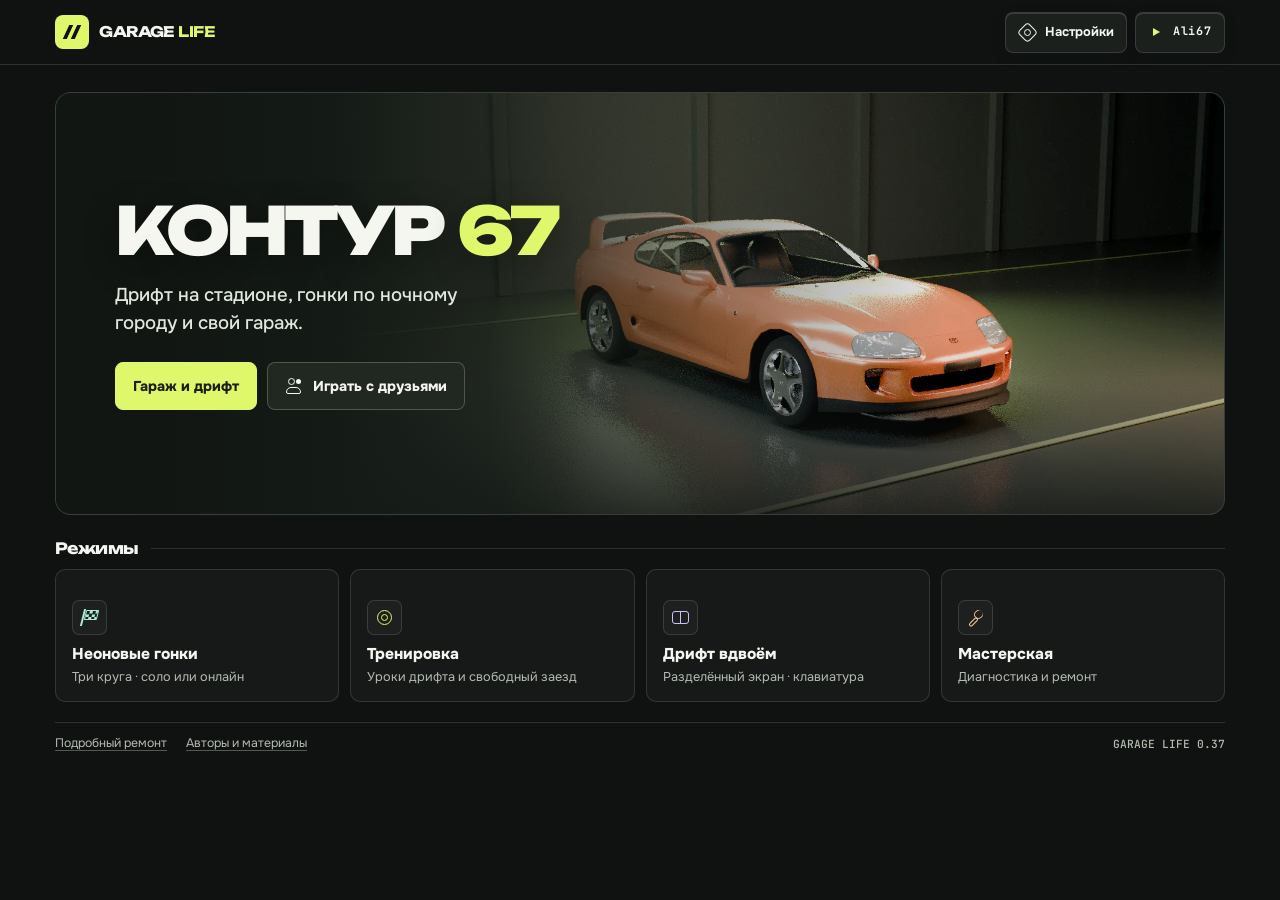
==== commit 564232df: "Polish Circuit 67 launcher, drift coaching and solo lap ghosts" ====
--- a/67/index.html
+++ b/67/index.html
@@ -3,50 +3,26 @@
 <head>
   <meta charset="utf-8">
   <meta name="viewport" content="width=device-width, initial-scale=1">
-  <meta name="theme-color" content="#182228">
+  <meta name="theme-color" content="#101211">
   <meta name="description" content="GARAGE LIFE — дрифт на Контуре 67, тюнинг и свой гараж.">
   <title>GARAGE LIFE / Контур 67</title>
   <link rel="icon" href="data:image/svg+xml,%3Csvg xmlns='http://www.w3.org/2000/svg' viewBox='0 0 64 64'%3E%3Crect width='64' height='64' rx='14' fill='%231a252b'/%3E%3Cpath d='M12 48V24l20-12 20 12v24H42V29H22v19Z' fill='%23ffad69'/%3E%3C/svg%3E">
   <link rel="stylesheet" href="../2/fonts/fonts.css">
-  <link rel="stylesheet" href="./drive.css?v=034">
-  <link rel="stylesheet" href="./glass.css?v=034">
+  <link rel="stylesheet" href="./drive.css?v=037">
+  <link rel="stylesheet" href="./glass.css?v=037">
+  <link rel="stylesheet" href="./menu.css?v=037">
   <script type="importmap">{"imports":{"three":"./vendor/three/build/three.module.js","three/addons/":"./vendor/three/addons/"}}</script>
 </head>
 <body>
   <canvas id="scene" aria-label="Трёхмерная игра GARAGE LIFE"></canvas>
-  <div id="startup" aria-labelledby="startup-title">
-    <div class="startup-content">
-      <p class="startup-brand"><span></span> GARAGE LIFE / КОНТУР 67</p>
-      <h1 id="startup-title">Готовим гараж</h1>
-      <div class="startup-track" aria-hidden="true"><span></span></div>
-      <p id="loading" role="status">Запускаем игру…</p>
-      <button type="button" id="startup-retry" class="secondary" hidden>Попробовать снова</button>
-      <noscript>Для запуска игры включи JavaScript.</noscript>
-    </div>
-  </div>
   <output id="render-diagnostics" hidden></output>
   <div id="graphics-recovery" role="status" hidden>Восстанавливаем графику…</div>
-  <header>
-    <a class="brand" href="./index.html"><span class="logo" aria-hidden="true">⌂</span> GARAGE<span>LIFE</span></a>
-    <div class="location"><i></i> <b id="location-area">БОКС 01</b> <span> / </span> <b id="location-mode">ДРИФТ-КЛУБ</b></div>
-    <nav>
-      <span class="version">0.34</span>
-      <select id="assist-level" aria-label="Помощь в дрифте">
-        <option value="guided">Дрифт: с помощью</option>
-        <option value="light">Дрифт: минимум помощи</option>
-        <option value="sim">Дрифт: без помощи</option>
-      </select>
-      <select id="graphics" aria-label="Качество графики">
-        <option value="auto">Графика: авто</option>
-        <option value="ultra">Графика: ультра</option>
-        <option value="balanced">Графика: средняя</option>
-        <option value="integrated">Графика: для встройки</option>
-        <option value="performance">Графика: низкая</option>
-        <option value="minimum">Графика: минимум</option>
-      </select>
-      <button type="button" id="audio">Звук: вкл</button>
-      <button type="button" id="bindings-open">Клавиши</button>
-      <button type="button" id="menu" hidden>Меню</button>
+  <header class="game-header">
+    <a class="brand" href="./" aria-label="GARAGE LIFE, главное меню"><span class="logo" aria-hidden="true"><i></i></span><span class="brand-wordmark">GARAGE <b>LIFE</b></span></a>
+    <div class="location" hidden><i></i> <b id="location-area">БОКС 01</b> <span> / </span> <b id="location-mode">ДРИФТ-КЛУБ</b></div>
+    <nav aria-label="Меню игры">
+      <button type="button" id="settings-open" class="header-button"><span class="menu-icon icon-settings" aria-hidden="true"></span>Настройки</button>
+      <button type="button" id="menu" class="header-button" hidden>Меню</button>
     </nav>
     <div class="music">
       <button type="button" id="music-toggle" aria-expanded="false" aria-controls="music-panel"
@@ -67,44 +43,102 @@
   </header>
 
   <main id="welcome">
-    <div class="hero">
-      <p class="label"><i></i> GARAGE LIFE</p>
-      <h1>КОНТУР <em>67</em></h1>
-      <p class="lead">Гонки, дрифт и тюнинг в своём гараже.</p>
-    </div>
-    <section class="mode-deck" aria-label="Выбор режима">
-      <button class="mode-pick mode-neon" id="neon-open" type="button" disabled>
-        <span class="race-cover" aria-hidden="true"><svg viewBox="-310 -1128 621 431" focusable="false"><path d="M-140.0 -738.0 L-131.7 -737.9 L-123.3 -737.9 L-115.0 -737.8 L-106.7 -737.8 L-98.4 -737.9 L-90.0 -737.9 L-81.7 -737.9 L-73.4 -737.9 L-65.0 -737.9 L-56.7 -738.0 L-48.4 -738.0 L-40.0 -738.0 L-31.7 -738.0 L-23.4 -738.0 L-15.1 -738.0 L-6.7 -737.9 L1.6 -737.9 L9.9 -737.9 L18.3 -737.8 L26.6 -737.8 L34.9 -737.8 L43.3 -737.9 L51.6 -737.9 L59.9 -738.0 L68.2 -738.0 L76.6 -737.9 L84.9 -737.6 L93.2 -737.4 L101.6 -737.2 L109.9 -737.1 L118.2 -737.2 L126.5 -737.5 L134.8 -738.2 L143.1 -739.4 L151.2 -741.2 L159.3 -743.2 L167.3 -745.6 L175.1 -748.5 L182.6 -752.1 L189.5 -756.7 L195.3 -762.7 L199.4 -769.9 L202.0 -777.8 L203.7 -786.0 L204.9 -794.2 L205.9 -802.5 L206.5 -810.8 L206.0 -819.1 L205.2 -827.4 L204.7 -835.7 L204.9 -844.0 L206.7 -852.1 L210.0 -859.7 L214.4 -866.8 L219.2 -873.7 L224.0 -880.4 L228.6 -887.4 L233.0 -894.4 L237.6 -901.4 L242.2 -908.3 L246.5 -915.5 L250.2 -922.9 L252.8 -930.8 L254.7 -938.9 L255.9 -947.2 L256.4 -955.5 L256.0 -963.8 L254.8 -972.0 L252.6 -980.1 L249.7 -987.9 L246.1 -995.4 L242.1 -1002.7 L237.6 -1009.7 L232.7 -1016.4 L227.3 -1022.8 L221.6 -1028.9 L215.6 -1034.6 L209.3 -1040.0 L202.6 -1045.1 L195.7 -1049.7 L188.5 -1053.8 L181.0 -1057.5 L173.3 -1060.6 L165.4 -1063.4 L157.5 -1065.8 L149.4 -1067.9 L141.3 -1069.7 L133.1 -1071.2 L124.8 -1072.4 L116.5 -1073.3 L108.2 -1073.8 L99.9 -1074.0 L91.6 -1073.7 L83.3 -1072.9 L75.1 -1071.5 L67.0 -1069.4 L59.1 -1066.8 L51.4 -1063.7 L44.0 -1059.9 L36.9 -1055.5 L30.3 -1050.4 L24.9 -1044.1 L20.4 -1037.0 L16.5 -1029.7 L12.3 -1022.5 L7.2 -1016.0 L0.7 -1010.8 L-6.4 -1006.5 L-14.0 -1003.1 L-22.0 -1000.8 L-30.3 -999.9 L-38.6 -1000.8 L-46.6 -1003.0 L-54.4 -1006.0 L-62.0 -1009.5 L-69.3 -1013.4 L-76.1 -1018.2 L-82.5 -1023.5 L-88.8 -1029.0 L-95.1 -1034.4 L-101.6 -1039.7 L-108.3 -1044.6 L-115.3 -1049.1 L-122.3 -1053.7 L-129.3 -1058.1 L-136.5 -1062.3 L-143.9 -1066.2 L-151.5 -1069.4 L-159.5 -1071.9 L-167.7 -1073.4 L-176.0 -1074.3 L-184.3 -1074.5 L-192.6 -1074.1 L-200.9 -1073.1 L-209.0 -1071.3 L-216.9 -1068.5 L-224.4 -1065.0 L-231.5 -1060.7 L-238.2 -1055.6 L-244.0 -1049.7 L-248.6 -1042.8 L-251.3 -1034.9 L-252.4 -1026.7 L-252.3 -1018.4 L-250.9 -1010.2 L-248.0 -1002.4 L-243.3 -995.5 L-237.7 -989.4 L-231.9 -983.4 L-226.2 -977.3 L-221.1 -970.7 L-216.2 -964.0 L-211.3 -957.2 L-206.9 -950.2 L-203.3 -942.7 L-201.4 -934.6 L-201.0 -926.3 L-201.8 -918.0 L-203.7 -909.9 L-206.9 -902.2 L-212.0 -895.6 L-218.4 -890.3 L-225.2 -885.5 L-231.9 -880.6 L-238.0 -875.0 L-243.4 -868.6 L-248.6 -862.1 L-253.3 -855.2 L-257.2 -847.9 L-259.8 -840.0 L-260.9 -831.7 L-260.7 -823.4 L-259.7 -815.1 L-258.2 -806.9 L-256.2 -798.8 L-253.7 -790.9 L-250.4 -783.3 L-246.0 -776.2 L-240.3 -770.1 L-233.9 -764.9 L-226.9 -760.2 L-219.7 -756.0 L-212.4 -752.1 L-204.9 -748.4 L-197.3 -745.0 L-189.5 -742.1 L-181.5 -739.9 L-173.3 -738.5 L-165.0 -737.9 L-156.7 -737.9 L-148.3 -738.0Z"/><circle cx="-140" cy="-738" r="12"/></svg></span>
-        <span class="race-cover-label"><small>Речной проспект</small><strong>Неоновые гонки</strong><small>3 круга · соло или с друзьями</small></span><b aria-hidden="true"></b>
-      </button>
-      <button class="mode-pick mode-online" id="online-open" type="button" disabled>
-        <span class="mode-icon" aria-hidden="true">↔</span><span><strong>Играть с друзьями</strong><small>Комната до 4 игроков</small></span><b aria-hidden="true"></b>
-      </button>
-      <div class="mode-utilities">
-        <button class="secondary" id="start" type="button" disabled>Гараж и дрифт</button>
-        <button class="secondary" id="practice-open" type="button" disabled>Тренировка</button>
-        <button class="secondary" id="duo-open" type="button" disabled>Дрифт вдвоём</button>
-        <button class="secondary" id="shift" type="button" disabled>Мастерская</button>
-      </div>
-      <a class="classic" href="./classic.html">Подробный ремонт</a>
-    </section>
-    <footer><span>WASD · МЫШЬ · КЛАВИАТУРА</span><a href="./credits.html">Авторы и материалы</a></footer>
+    <div class="menu-wrap">
+      <section class="menu-hero" aria-labelledby="game-title">
+        <img class="menu-cover" src="./assets/menu/supra-paddock.webp?v=037" alt="" width="1536" height="944" fetchpriority="high">
+        <div class="hero">
+          <h1 id="game-title">КОНТУР <em>67</em></h1>
+          <p class="lead">Дрифт на стадионе, гонки по ночному городу и свой гараж.</p>
+          <div class="hero-buttons">
+            <button class="primary menu-launch" id="start" type="button" data-3d>Гараж и дрифт</button>
+            <button class="secondary menu-launch" id="online-open" type="button" data-3d><span class="menu-icon icon-players" aria-hidden="true"></span>Играть с друзьями</button>
+          </div>
+        </div>
+      </section>
+
+      <section id="boot-status" class="boot-status" aria-labelledby="boot-title" hidden>
+        <span class="boot-indicator" aria-hidden="true"></span>
+        <div class="boot-copy">
+          <h2 id="boot-title">Готовим заезд</h2>
+          <p id="loading" role="status"></p>
+        </div>
+        <button type="button" id="startup-retry" class="secondary" hidden>Повторить запуск</button>
+      </section>
+
+      <section class="menu-modes" aria-labelledby="modes-title">
+        <div class="menu-section-heading"><h2 id="modes-title">Режимы</h2></div>
+        <div class="menu-grid">
+          <button class="menu-card" id="neon-open" type="button">
+            <span class="menu-card-icon"><span class="menu-icon icon-race" aria-hidden="true"></span></span>
+            <strong>Неоновые гонки</strong><small>Три круга · соло или онлайн</small>
+          </button>
+          <button class="menu-card" id="practice-open" type="button">
+            <span class="menu-card-icon"><span class="menu-icon icon-training" aria-hidden="true"></span></span>
+            <strong>Тренировка</strong><small>Уроки дрифта и свободный заезд</small>
+          </button>
+          <button class="menu-card" id="duo-open" type="button">
+            <span class="menu-card-icon"><span class="menu-icon icon-split" aria-hidden="true"></span></span>
+            <strong>Дрифт вдвоём</strong><small>Разделённый экран · клавиатура</small>
+          </button>
+          <button class="menu-card" id="shift" type="button" data-3d>
+            <span class="menu-card-icon"><span class="menu-icon icon-tools" aria-hidden="true"></span></span>
+            <strong>Мастерская</strong><small>Диагностика и ремонт</small>
+          </button>
+        </div>
+      </section>
+
+      <footer class="menu-footer">
+        <div><a href="./classic.html">Подробный ремонт</a><a href="./credits.html">Авторы и материалы</a></div>
+        <span>GARAGE LIFE 0.37</span>
+      </footer>
+      <noscript><p>Для запуска заездов включи JavaScript.</p></noscript>
+    </div>
   </main>
 
-  <dialog id="neon-dialog" aria-labelledby="neon-title">
+  <dialog class="menu-dialog" id="settings-panel" aria-labelledby="settings-title">
+    <form method="dialog">
+      <div class="online-heading">
+        <h2 id="settings-title">Настройки</h2>
+        <button class="secondary dialog-close" value="close" aria-label="Закрыть">×</button>
+      </div>
+      <label class="settings-row" for="graphics"><span>Графика<small>Разрешение и эффекты в заезде</small></span>
+        <select id="graphics">
+          <option value="auto">Авто</option><option value="ultra">Ультра</option><option value="balanced">Средняя</option>
+          <option value="integrated">Для встройки</option><option value="performance">Низкая</option><option value="minimum">Минимум</option>
+        </select>
+      </label>
+      <label class="settings-row" for="assist-level"><span>Помощь в дрифте<small>Стабилизация машины в заносе</small></span>
+        <select id="assist-level">
+          <option value="guided">С помощью</option><option value="light">Минимум помощи</option><option value="sim">Без помощи</option>
+        </select>
+      </label>
+      <div class="settings-row"><span>Звук игры<small>Мотор, резина и эффекты</small></span>
+        <button type="button" id="audio" class="secondary" aria-pressed="true">Включён</button>
+      </div>
+      <div class="settings-row"><span>Управление<small>Клавиши для обоих игроков</small></span>
+        <button type="button" id="bindings-open" class="secondary">Клавиши</button>
+      </div>
+    </form>
+  </dialog>
+
+  <dialog class="menu-dialog" id="neon-dialog" aria-labelledby="neon-title">
     <form id="neon-form">
       <div class="online-heading"><h2 id="neon-title">Неоновые гонки</h2><button class="secondary" type="button" id="neon-close" aria-label="Закрыть">×</button></div>
       <p>Три круга. Собирай нитро для прямых и используй метки торможения перед поворотами.</p>
       <div class="neon-selects">
         <label>Машина <select id="neon-car" required></select></label>
-        <label>Трасса <select id="neon-route"><option value="city2">Речной проспект</option><option value="main">Контур 67</option><option value="stadium">Стадион 67 · овал</option></select></label>
+        <label>Трасса <select id="neon-route"><option value="city2">Речной проспект</option><option value="main">Контур 67</option><option value="stadium">Стадион 67 · дрифт-кольцо</option></select></label>
       </div>
       <div class="route-brief"><svg id="neon-diagram" role="img" aria-label="Схема выбранной трассы"><path id="neon-outline"/><circle id="neon-origin"/></svg><div><strong id="neon-distance"></strong><small id="neon-districts"></small></div></div>
-      <p id="neon-best" class="label"></p>
-      <div class="neon-actions"><button type="submit" class="primary">Старт соло</button><button type="button" id="neon-friends" class="secondary">С друзьями</button></div>
-    </form>
-  </dialog>
-  <dialog id="online-dialog" aria-labelledby="online-title">
+      <div class="neon-records">
+        <p id="neon-best" class="label" hidden></p>
+        <p id="neon-ghost-best" class="label" hidden></p>
+      </div>
+      <label class="ghost-toggle"><input type="checkbox" id="neon-ghost-enabled" checked> Показывать призрака лучшего круга</label>
+      <div class="neon-actions"><button type="submit" class="primary" data-3d>Старт соло</button><button type="button" id="neon-friends" class="secondary" data-3d>С друзьями</button></div>
+    </form>
+  </dialog>
+  <dialog class="menu-dialog" id="online-dialog" aria-labelledby="online-title">
     <form id="online-form">
       <div class="online-heading">
         <h2 id="online-title">Играть с друзьями</h2>
@@ -124,7 +158,7 @@
         </div>
         <p id="online-mode-description"></p>
       </fieldset>
-      <label id="online-route-row">Трасса <select id="online-route"><option value="city2" disabled>Речной проспект</option><option value="main" selected>Контур 67</option><option value="short">Короткая петля</option><option value="stadium">Стадион 67 · овал</option></select></label>
+      <label id="online-route-row">Трасса <select id="online-route"><option value="city2" disabled>Речной проспект</option><option value="main" selected>Контур 67</option><option value="short">Короткая петля</option><option value="stadium">Стадион 67 · дрифт-кольцо</option></select></label>
       <label id="online-contact-row">Столкновения <select id="online-contacts"><option value="off">Выкл. · призраки</option><option value="on">Вкл.</option></select></label>
       <button type="button" class="primary" id="online-create">Создать комнату</button>
       <div class="online-join">
@@ -156,6 +190,7 @@
       <strong id="neon-corner" hidden></strong>
       <small id="neon-lap-detail" hidden></small>
       <p id="neon-status"></p>
+      <div class="neon-split" id="neon-split" hidden><span id="neon-split-label"></span><output id="neon-split-time"></output></div>
       <button type="button" class="secondary" id="neon-boost">Нитро <span id="neon-charge">1 / 3</span> <kbd id="neon-key">Shift</kbd></button>
       <div id="neon-replay" class="race-actions" hidden><button class="primary" type="button" id="neon-retry">Повторить</button><button class="secondary" type="button" id="neon-back">Меню</button></div>
     </aside>
@@ -167,12 +202,23 @@
       <button type="button" id="parkour-back" class="secondary">В меню</button>
     </aside>
     <button type="button" id="parkour-respawn" class="primary" hidden>Респавн <kbd>T</kbd></button>
+    <aside id="lesson-hud" class="hud-card" aria-labelledby="lesson-title" hidden>
+      <h2 id="lesson-title"></h2>
+      <p id="lesson-hint"></p>
+      <progress id="lesson-progress" max="1" value="0" aria-label="Прогресс упражнения"></progress>
+      <div class="lesson-meta"><span id="lesson-metric"></span><time id="lesson-time"></time></div>
+      <p id="lesson-feedback" role="status" hidden></p>
+      <div class="race-actions">
+        <button type="button" id="lesson-retry" class="secondary">Повторить <kbd>T</kbd></button>
+        <button type="button" id="lesson-next" class="primary" hidden>Следующий урок</button>
+      </div>
+    </aside>
     <aside class="job hud-card">
       <p class="label" id="job-label"></p>
       <h2 id="job-title"></h2>
       <p id="job-text"></p>
       <div id="job-reading" hidden></div>
-      <label id="solo-route-row" hidden>Маршрут <select id="solo-route"><option value="main">Полный контур</option><option value="short">Короткая петля</option><option value="stadium">Стадион 67 · овал</option></select></label>
+      <label id="solo-route-row" hidden>Маршрут <select id="solo-route"><option value="main">Полный контур</option><option value="short">Короткая петля</option><option value="stadium">Стадион 67 · дрифт-кольцо</option><option value="stadium-s">Стадион 67 · S-связка</option></select></label>
       <button type="button" class="primary" id="race-start" hidden>На трассу <kbd>Enter</kbd></button>
       <button type="button" class="secondary" id="pit-open" hidden>Гараж и тюнинг <kbd>P</kbd></button>
       <div class="job-footer"><span id="model"></span><strong id="money"></strong></div>
@@ -206,7 +252,7 @@
       <p class="map-legend" id="map-legend"><span>■ Гараж</span><span>■ Полоса</span><span>■ Детали</span></p>
     </aside>
     <aside id="drift-hud" class="hud-card" hidden aria-label="Результат дрифта">
-      <p class="label"><i></i> КОНТУР 67 <span id="drift-time">1:30</span></p>
+      <p class="label"><i></i> <span id="drift-track-name">КОНТУР 67</span> <span id="drift-time">1:30</span></p>
       <div class="drift-score"><strong id="drift-score">0</strong><span class="label">ОЧКИ</span><span id="drift-combo"></span></div>
       <p class="drift-status" id="drift-status"></p>
       <div class="drift-data"><span id="drift-sector"></span><span id="drift-angle"></span></div>
@@ -265,40 +311,51 @@
       <button data-command="KeyT" data-seated>Сброс</button>
     </div>
   </section>
-  <dialog id="practice-setup" aria-labelledby="practice-title">
+  <dialog class="menu-dialog" id="practice-setup" aria-labelledby="practice-title">
     <form id="practice-form">
-      <p class="label">КОНТУР 67 / СВОБОДНАЯ ТРЕНИРОВКА</p>
-      <h2 id="practice-title">Тренировка без таймера</h2>
-      <label>Машина <select id="practice-car"></select></label>
-      <label>Маршрут <select id="practice-route"><option value="main">Полный контур</option><option value="short">Короткая петля</option><option value="stadium">Стадион 67 · овал</option><option value="port">Паркур в порту</option></select></label>
-      <label>Участок <select id="practice-zone"></select></label>
-      <p>Пробел — ручник. T мгновенно возвращает на выбранный участок.</p>
-      <div class="race-actions"><button type="submit" class="primary">Начать</button>
-      <button id="practice-cancel" type="button" class="secondary">Назад</button></div>
-    </form>
-  </dialog>
-  <dialog id="duo-setup" aria-labelledby="duo-title">
+      <div class="online-heading">
+        <h2 id="practice-title">Тренировка</h2>
+        <button class="secondary dialog-close" type="button" id="practice-cancel" aria-label="Закрыть">×</button>
+      </div>
+      <fieldset class="practice-choices">
+        <legend>Тип тренировки</legend>
+        <label><input name="practice-mode" type="radio" value="entry" checked><span><strong>Вход в занос</strong><small>Сорви заднюю ось и поймай угол</small></span></label>
+        <label><input name="practice-mode" type="radio" value="hold"><span><strong>Удержание</strong><small>Сохрани темп и угол на дуге</small></span></label>
+        <label><input name="practice-mode" type="radio" value="link"><span><strong>Перекладка</strong><small>Свяжи два поворота на стадионе</small></span></label>
+        <label><input name="practice-mode" type="radio" value="free"><span><strong>Свободный заезд</strong><small>Выбери трассу или восьмёрку</small></span></label>
+      </fieldset>
+      <label>Машина <select id="practice-car" required></select></label>
+      <div id="practice-free" class="practice-free" hidden>
+        <label>Маршрут <select id="practice-route"><option value="main">Полный контур</option><option value="short">Короткая петля</option><option value="stadium">Стадион 67 · дрифт-кольцо</option><option value="stadium-s">Стадион 67 · S-связка</option><option value="port">Паркур в порту</option></select></label>
+        <label>Участок <select id="practice-zone"></select></label>
+      </div>
+      <p id="practice-note"></p>
+      <div class="race-actions"><button type="submit" class="primary" data-3d>Начать тренировку</button></div>
+    </form>
+  </dialog>
+
+  <dialog class="menu-dialog" id="duo-setup" aria-labelledby="duo-title">
     <form id="duo-form">
       <p class="label">КОНТУР 67 / РАЗДЕЛЁННЫЙ ЭКРАН</p>
       <h2 id="duo-title">Дрифт вдвоём</h2>
       <label>Игрок 1 <select id="duo-car-1"></select><small id="duo-bindings-1"></small></label>
       <label>Игрок 2 <select id="duo-car-2"></select><small id="duo-bindings-2"></small></label>
       <label>Режим <select id="duo-mode"><option value="free">Свободный заезд</option><option value="points">Битва за очки</option><option value="tandem">Тандем</option></select></label>
-      <label>Маршрут <select id="duo-route"><option value="main">Полный контур</option><option value="short">Короткая петля</option><option value="stadium">Стадион 67 · овал</option></select></label>
+      <label>Маршрут <select id="duo-route"><option value="main">Полный контур</option><option value="short">Короткая петля</option><option value="stadium">Стадион 67 · дрифт-кольцо</option><option value="stadium-s">Стадион 67 · S-связка</option></select></label>
       <label id="duo-contact-row">Столкновения игроков <select id="duo-contact"><option value="on">Включены</option><option value="off">Выключены</option></select></label>
       <p id="duo-rules">Катайтесь по трассе сколько хотите. T возвращает обе машины на старт.</p>
-      <div class="race-actions"><button type="submit" class="primary">На трассу</button>
+      <div class="race-actions"><button type="submit" class="primary" data-3d>На трассу</button>
       <button id="duo-cancel" type="button" class="secondary">Назад</button></div>
     </form>
   </dialog>
-  <dialog id="bindings-panel" aria-labelledby="bindings-title">
+  <dialog class="menu-dialog" id="bindings-panel" aria-labelledby="bindings-title">
     <h2 id="bindings-title">Управление на трассе</h2>
     <p id="bindings-status" aria-live="polite">Выбери действие и нажми новую клавишу.</p>
     <div id="bindings-grid"></div>
     <div class="race-actions"><button type="button" id="bindings-reset" class="secondary">По умолчанию</button>
     <form method="dialog"><button class="primary">Готово</button></form></div>
   </dialog>
-  <dialog id="pit-panel" aria-labelledby="pit-title">
+  <dialog class="menu-dialog" id="pit-panel" aria-labelledby="pit-title">
     <form method="dialog" class="pit-header">
       <div><p class="label"><i></i> КОНТУР 67 / БОКС 01</p><h2 id="pit-title">Твой гараж</h2></div>
       <button class="secondary" autofocus>Назад к машине <kbd>Esc</kbd></button>
@@ -315,36 +372,6 @@
     </div>
   </dialog>
   <script src="./js/music.js?v=020" defer></script>
-  <script>
-    (() => {
-      const splash = document.querySelector('#startup');
-      const title = document.querySelector('#startup-title');
-      const message = document.querySelector('#loading');
-      const retry = document.querySelector('#startup-retry');
-
-      function fail(text) {
-        splash.classList.add('startup-error');
-        title.textContent = 'Гараж не открылся';
-        message.textContent = text;
-        retry.hidden = false;
-      }
-
-      retry.addEventListener('click', () => location.reload());
-      const deadline = setTimeout(() => fail('Загрузка занимает слишком много времени. Попробуй ещё раз.'), 45000);
-      import('./js/drive.js?v=034').then(() => {
-        clearTimeout(deadline);
-        splash.classList.add('startup-ready');
-        splash.setAttribute('aria-hidden', 'true');
-        splash.inert = true;
-        setTimeout(() => { splash.hidden = true; }, 360);
-      }).catch(error => {
-        clearTimeout(deadline);
-        console.error('Garage startup failed', error);
-        fail(error?.code === 'webgl'
-          ? 'WebGL 2 недоступен. Проверь аппаратное ускорение браузера.'
-          : 'Не удалось запустить игру. Проверь соединение и попробуй ещё раз.');
-      });
-    })();
-  </script>
+  <script type="module" src="./js/menu.js?v=037"></script>
 </body>
 </html>
--- a/67/drive.css
+++ b/67/drive.css
@@ -19,25 +19,17 @@
 nav button{padding:7px 10px;border:1px solid var(--line);background:#1c2931e0;border-radius:4px;font-size:12px}
 nav button:hover,.secondary:hover{background:#385058}
 .version{margin-right:7px;color:var(--accent)}
-#welcome{position:fixed;inset:0;display:flex;align-items:center;justify-content:space-between;gap:20px;padding:77px clamp(30px,6vw,104px) 64px;background:linear-gradient(90deg,#101b23 0%,#15232bdc 32%,#1727312e 73%),linear-gradient(0deg,#101a22db,transparent 35%);}
-.hero{max-width:720px}
-h1{font-size:clamp(56px,8.5vw,142px);line-height:.88;letter-spacing:-.079em;margin:25px 0 21px;font-weight:950;text-shadow:0 5px 25px #0004}
-h1 em{font-style:normal;color:var(--accent)}
-.lead{max-width:390px;color:#d1dbd8;font-size:clamp(16px,1.6vw,20px);margin:0 0 26px}
-.hero-buttons{display:flex;gap:10px;flex-wrap:wrap}
 .primary,.secondary{padding:12px 17px;font-size:14px;font-weight:800;border-radius:4px}
 .primary{background:var(--accent);border:1px solid var(--accent);color:#201912}
 .primary:hover{background:#ffd39a}
 .primary b{margin-left:14px}
 .secondary{border:1px solid #aabdbd61;background:#1d2c34e6}
-.classic{color:var(--sub);font-size:13px}
 .intro-card,.hud-card{background:#16232bea;border:1px solid var(--line);box-shadow:0 12px 36px #040a0e55;border-radius:6px}
 .intro-card{align-self:flex-end;max-width:252px;padding:17px 20px;margin-bottom:22px}
 .intro-card h2,.job h2{margin:0;font-size:24px;line-height:1.12}
 .intro-card p:not(.label),.job p:not(.label){color:#c2cfcb;margin:8px 0 12px}
 .intro-card strong,.label span{color:var(--accent)}
 .intro-card strong:not(:first-child){margin-left:13px}
-footer{position:absolute;bottom:0;left:0;right:0;padding:14px 28px;border-top:1px solid var(--line);display:flex;justify-content:space-between;font-size:11px;color:var(--sub);letter-spacing:.08em}
 .job{position:absolute;top:85px;left:25px;width:min(300px,35vw);padding:15px 16px}
 .job .label,.map .label{margin:0 0 8px}
 .job p:not(.label){font-size:14px}
@@ -65,7 +57,7 @@
 .rev span{display:block;width:0;height:100%;background:var(--accent)}
 .keys{position:absolute;bottom:0;width:100%;min-height:36px;display:flex;justify-content:center;gap:17px;flex-wrap:wrap;padding:6px 14px;background:#111c23e5;border-top:1px solid var(--line);font-size:11px;color:var(--sub)}
 .keys span{white-space:nowrap}
-@media(max-width:900px){.location{display:none}.intro-card{max-width:195px}.keys{gap:7px}.job{top:74px;left:12px}.map{top:74px;right:12px}.hero{max-width:580px}header{padding:12px}}
+@media(max-width:900px){.location{display:none}.intro-card{max-width:195px}.keys{gap:7px}.job{top:74px;left:12px}.map{top:74px;right:12px}header{padding:12px}}
 @media(max-height:650px){.intro-card{display:none}h1{font-size:clamp(48px,8vw,94px);margin:12px 0}.lead{margin-bottom:12px}.job{padding:10px}.map{width:100px}#action{bottom:17%}}
 
 .drift-button{padding:12px 17px;font-size:14px;font-weight:800;border-radius:4px;border:1px solid #b7d78b;background:#b7d78b;color:#17241a}
@@ -81,12 +73,10 @@
 .drift-data{display:flex;justify-content:space-between;gap:6px;border-top:1px solid var(--line);padding-top:5px;margin-top:5px;color:#b7cac2;font-size:11px}
 @media(max-width:900px){#drift-hud{top:68px;left:12px;padding:10px}}
 @media(max-width:600px){
-  #welcome{display:block;overflow:auto;padding:104px 18px 68px}
   h1{font-size:clamp(42px,10vw,70px)}
   .intro-card,.version{display:none}
   header{gap:7px;flex-wrap:wrap}
   nav button{padding:5px 7px}
-  footer{padding:10px 18px}
   #drift-hud{width:min(235px,62vw);top:98px}
   .drift-score{min-height:0}
   .drift-status{font-size:12px}
@@ -172,9 +162,6 @@
   header nav{flex-wrap:wrap;gap:4px}
   header nav button,#assist-level,#graphics{font-size:11px;padding:4px}
   #graphics{width:96px}
-  #welcome{overflow:auto}
-  #welcome footer{position:static;padding:12px 0;margin-top:10px}
-  #welcome footer span{display:none}
   #pit-panel::backdrop{backdrop-filter:none}
   .hud-card{box-shadow:none}
   .job,#drift-hud{top:76px;left:8px;width:min(225px,64vw);padding:8px}
@@ -263,20 +250,6 @@
   background:#111318f0;
   border-bottom:1px solid var(--line);
 }
-#welcome {
-  background:linear-gradient(95deg,#101217fa 0%,#101217db 36%,#10121759 67%,#10121720),
-    linear-gradient(0deg,#101217ed,transparent 32%);
-}
-.hero h1 {
-  font-size:clamp(64px,10vw,148px);
-  line-height:.83;
-  letter-spacing:-.085em;
-  margin:23px 0 24px;
-}
-.hero h1 em {color:var(--accent)}
-.hero .lead {max-width:440px;color:#e5e2e1}
-.hero-buttons {max-width:600px}
-.hero-buttons #online-open {min-height:51px}
 .primary,.secondary,nav button,#assist-level,#graphics {border-radius:9px}
 .primary,.drift-button {box-shadow:inset 0 1px #fff4}
 .secondary,nav button,#assist-level,#graphics {background:#24252de8;border-color:#ebe9f03d}
@@ -330,10 +303,8 @@
 #online-roster {list-style:none;padding:0;margin:6px 0 9px;font-size:12px}
 #online-roster li {overflow:hidden;text-overflow:ellipsis;white-space:nowrap}
 #online-roster li::before {content:'';display:inline-block;width:6px;height:6px;margin-right:6px;border-radius:100%;background:var(--driver)}
-@media(max-height:650px){.hero h1{font-size:clamp(54px,8vw,95px);margin:12px 0 16px}}
 @media(max-width:900px){#online-hud{top:75px;left:12px}}
 @media(max-width:650px) {
-  #welcome {background:linear-gradient(90deg,#101217f0,#1012178c),linear-gradient(0deg,#101217ec,transparent)}
   #online-hud {left:8px;width:min(180px,60vw);padding:8px}
   #online-code {font-size:18px}
 }
--- a/67/glass.css
+++ b/67/glass.css
@@ -54,70 +54,6 @@
   border-color:#b3d5f039;box-shadow:inset 0 1px 0 #dceaff17,0 8px 20px #08111c47;
 }
 
-#welcome {
-  display:grid;grid-template-columns:minmax(0,1fr) minmax(320px,410px);align-items:center;
-  gap:clamp(26px,5vw,92px);padding:clamp(96px,14vh,160px) clamp(24px,7.8vw,140px) 88px;
-  background:radial-gradient(ellipse at 71% 57%,#0d647548,transparent 54%),
-    linear-gradient(90deg,#101827f7 0%,#111c2ae6 30%,#111c2a42 77%),
-    linear-gradient(0deg,#111927ef,transparent 32%);
-}
-#welcome .hero {max-width:none}
-.hero .label {font-size:11px;color:#cfdee9;letter-spacing:.20em}
-.hero h1 {
-  max-width:8ch;margin:20px 0 16px;font-family:var(--display);
-  font-weight:800;font-size:clamp(46px,7vw,122px);letter-spacing:-.061em;line-height:1.07;
-  text-shadow:0 5px 30px #09121f88;
-}
-.hero h1 em {display:block;color:var(--accent)}
-.hero .lead {margin:0;max-width:28ch;color:#dbe5ed;font-weight:480}
-#startup {
-  position:fixed;inset:0;z-index:100;display:grid;place-items:center;padding:24px;
-  background:radial-gradient(ellipse at 20% 12%,#253941 0%,transparent 64%),#10191e;
-  color:#fffaeb;transition:opacity .32s ease,visibility .32s ease;
-}
-#startup.startup-ready {opacity:0;visibility:hidden;pointer-events:none}
-.startup-content {width:min(100%,680px);padding-bottom:5vh}
-.startup-brand {display:flex;align-items:center;gap:11px;margin:0 0 21px;color:#dcc6b4;font-size:.79rem;font-weight:700;letter-spacing:.18em}
-.startup-brand span {width:19px;height:3px;background:#ffad69;transform:skewX(-26deg)}
-#startup-title {margin:0;font-size:clamp(2.65rem,8.2vw,6rem);line-height:.98;font-weight:800;letter-spacing:-.065em}
-.startup-track {overflow:hidden;width:min(100%,424px);height:3px;margin:31px 0 13px;background:#405056}
-.startup-track span {display:block;width:32%;height:100%;background:#ffad69;animation:startup-sweep 1.55s ease-in-out infinite alternate}
-#loading {margin:0 0 20px;max-width:52ch;line-height:1.55;color:#c0ced1}
-.startup-error .startup-track span {width:100%;animation:none;background:#e99574}
-#startup-retry {width:auto;padding:.74rem 1.25rem}
-@keyframes startup-sweep {from{transform:translateX(-70%)}to{transform:translateX(290%)}}
-@media (prefers-reduced-motion:reduce) {
-  #startup {transition:none}
-  .startup-track span {animation:none}
-}
-.mode-deck {
-  display:grid;gap:11px;padding:17px;border:1px solid #c2e0ff3d;border-radius:23px;
-  background:linear-gradient(145deg,#40587285,#172437d6);
-  box-shadow:inset 0 1px 0 #e9f5ff24,0 24px 60px #07152766;
-}
-.mode-pick {
-  display:grid;grid-template-columns:42px minmax(0,1fr) 16px;
-  align-items:center;gap:13px;width:100%;min-height:78px;padding:13px;
-  text-align:left;border:1px solid #b7e5f34a;border-radius:14px;color:#ecfaff;
-  background:linear-gradient(126deg,#466575ba,#30465aa3 56%,#283448c4);
-  box-shadow:inset 0 1px 0 #d9faff30;
-}
-.mode-pick:hover {border-color:#c2f8ff9b;background:linear-gradient(126deg,#507687da,#3d5870bd 62%,#34455aca)}
-.mode-neon {background:linear-gradient(126deg,#2e6771df,#2c5068ce 52%,#454366ca);border-color:#a9ffff74}
-.mode-neon:hover {background:linear-gradient(126deg,#387b86f5,#3d6380ec 52%,#55517feb)}
-.mode-icon {
-  display:grid;place-items:center;width:42px;height:42px;border-radius:11px;border:1px solid #e1f9ff50;
-  background:#c6f5ff1d;color:var(--neon);font-size:25px;font-weight:740;
-}
-.mode-online .mode-icon {color:#ffe0c1}
-.mode-pick strong,.mode-pick small {display:block}
-.mode-pick strong {font-size:17px;line-height:1.14;letter-spacing:-.015em}
-.mode-pick small {margin-top:5px;color:#d1e2e9;font-size:11px}
-.mode-pick b {width:7px;height:7px;border-top:1.5px solid #c8eaf3;border-right:1.5px solid #c8eaf3;transform:rotate(45deg)}
-.mode-utilities {display:grid;grid-template-columns:repeat(2,minmax(0,1fr));gap:8px}
-.mode-utilities button {min-height:40px;padding:8px 10px;font-size:12px}
-.mode-deck .classic {justify-self:start;padding:3px 2px 0}
-
 dialog,#pit-panel,#duo-setup,#practice-setup,#bindings-panel,#online-dialog {
   max-width:calc(100vw - 20px);max-height:calc(100dvh - 24px);overflow:auto;
   color:var(--ink);border:1px solid #c6e4ff53;border-radius:19px;
@@ -150,24 +86,10 @@
 #neon-boost.is-boosting {opacity:1;background:#315c68;color:#cafff6}
 #neon-charge {font:650 11px var(--data);color:var(--neon)}
 
-@media(min-width:1000px) {
-  .mode-deck {backdrop-filter:blur(12px)}
-}
 @media(max-width:900px) {
-  #welcome {padding-inline:30px;gap:22px}
-  .hero h1 {font-size:clamp(39px,8vw,75px)}
   #neon-hud {top:75px;left:12px}
 }
 @media(max-width:680px) {
-  #welcome {grid-template-columns:minmax(0,1fr);align-content:start;overflow:auto;gap:16px;padding:104px 15px 70px}
-  .hero h1 {max-width:none;font-size:clamp(30px,9vw,51px);margin:9px 0 4px}
-  .hero h1 em {display:inline}
-  .hero .lead {font-size:14px;max-width:none}
-  #welcome footer {position:static;grid-column:1;padding:8px 0;gap:8px}
-  .mode-deck {gap:8px;padding:10px;border-radius:17px}
-  .mode-pick {min-height:63px;padding:9px;grid-template-columns:35px minmax(0,1fr) 14px;gap:10px}
-  .mode-icon {width:34px;height:34px;font-size:21px}
-  .mode-pick strong {font-size:15px}
   #neon-hud {top:98px;width:min(206px,58vw)}
   #play.race-online #neon-hud {right:8px;bottom:184px}
 }
@@ -176,12 +98,11 @@
   #neon-boost {min-height:39px}
 }
 @media(pointer:coarse) and (orientation:landscape) {
-  #welcome {padding-top:72px}
   #neon-hud {top:48px}
   #play.race-online #neon-hud {right:10px;bottom:97px;width:172px}
 }
 @media(prefers-reduced-motion:no-preference) {
-  .mode-pick,.mode-utilities button,.primary,.secondary {transition:background .16s,border-color .16s,box-shadow .16s}
+  .primary,.secondary {transition:background .16s,border-color .16s,box-shadow .16s}
 }
 
 /* Circuit briefing and in-race telemetry share the same line and start-marker colors. */
@@ -202,31 +123,9 @@
 #neon-progress::-webkit-progress-value {background:#89e7dd}
 #neon-progress::-moz-progress-bar {background:#89e7dd}
 #neon-lap-detail {font-variant-numeric:tabular-nums;color:#ffcfac;font-size:10px}
-.mode-neon {position:relative;overflow:hidden}
-.mode-neon::after {content:'';position:absolute;pointer-events:none;right:14%;top:-55%;width:12%;height:220%;transform:skewX(-28deg);background:linear-gradient(90deg,transparent,#bbfff50e);border-inline:1px solid #bafff011}
 #neon-hud {border-top:2px solid #8ddfdc}
 #neon-clock {font-size:clamp(15px,2vw,19px);font-variant-numeric:tabular-nums}
 dialog h2,.match-heading h2 {font-family:Onest,system-ui,sans-serif;font-weight:750;letter-spacing:-.035em}
-
-.mode-neon {
-  grid-template-columns:minmax(0,1fr) 12px;align-items:end;isolation:isolate;
-  min-height:125px;text-align:left;padding:18px 17px;
-  background:linear-gradient(105deg,#204750 0%,#244a56 50%,#263c54 100%);
-}
-.mode-neon:hover {background:linear-gradient(105deg,#24535c,#2d5262 55%,#314763)}
-.mode-neon .race-cover {
-  position:absolute;inset:0 0 0 41%;z-index:-1;overflow:hidden;
-  background:repeating-linear-gradient(30deg,transparent 0 13px,#a4d9e111 13px 14px),
-    repeating-linear-gradient(120deg,transparent 0 19px,#a4d9e111 19px 20px);
-  mask-image:linear-gradient(90deg,transparent,#000 40%);
-}
-.race-cover svg {position:absolute;height:115%;width:105%;right:-18%;top:-7%;transform:rotate(-14deg)}
-.race-cover path {fill:#283749;stroke:#86dcd0;stroke-width:3.3;stroke-linejoin:round}
-.race-cover circle {fill:#ffd0a0;stroke:#233949;stroke-width:2}
-.mode-neon .race-cover-label small:first-child {color:#a2e4dc;font:650 10px var(--data);letter-spacing:.075em;text-transform:uppercase;margin:0 0 9px}
-.mode-neon strong {font-size:clamp(20px,2.1vw,28px);letter-spacing:-.04em;line-height:1.05}
-.mode-neon b {align-self:end;margin-bottom:4px}
-@media(max-width:680px){.mode-neon{min-height:95px;padding:12px}.mode-neon .race-cover-label small:first-child{margin-bottom:5px}}
 
 #neon-corner {display:block;color:#ffd0a1;font-size:12px;letter-spacing:.01em;margin:5px 0}
 #neon-corner[hidden] {display:none}
--- a/67/menu.css
+++ b/67/menu.css
@@ -0,0 +1,417 @@
+:root {
+  --menu-bg: #101211;
+  --menu-surface: #161917;
+  --menu-raised: #1c201d;
+  --menu-border: #ffffff20;
+  --menu-text: #f5f6ef;
+  --menu-muted: #b3bcb1;
+  --menu-accent: #dff76b;
+  --menu-display: Unbounded, Onest, system-ui, sans-serif;
+  --menu-mono: 'JetBrains Mono', ui-monospace, monospace;
+  --menu-pad: clamp(16px, 4.3vw, 68px);
+}
+
+.game-header {
+  display: flex;
+  justify-content: flex-start;
+  align-items: center;
+  gap: 8px;
+  min-height: 65px;
+  padding: 10px var(--menu-pad);
+  background: #101512ee;
+  border-color: var(--menu-border);
+}
+body:not(.is-playing) .game-header { background: var(--menu-bg); }
+.game-header .brand { gap: 10px; color: var(--menu-text); white-space: nowrap; }
+.game-header .brand > .brand-wordmark {
+  color: var(--menu-text);
+  font: 750 clamp(.68rem, 1.46vw, .97rem)/1 var(--menu-display);
+  letter-spacing: -.035em;
+}
+.brand-wordmark b { color: var(--menu-accent); }
+.game-header .logo {
+  width: 34px;
+  height: 34px;
+  border: 0;
+  border-radius: 8px;
+  background: var(--menu-accent);
+}
+.logo i {
+  width: 12px;
+  height: 14px;
+  transform: skew(-25deg);
+  border-inline: 4px solid var(--menu-bg);
+}
+.game-header .location { margin-inline-start: clamp(5px, 2vw, 30px); }
+.game-header nav { margin-inline-start: auto; display: flex; flex-wrap: nowrap; }
+.game-header .header-button, .game-header #music-toggle {
+  display: inline-flex;
+  gap: 8px;
+  align-items: center;
+  justify-content: center;
+  min-height: 41px;
+  min-width: 41px;
+  width: auto;
+  padding: 0 12px;
+  border: 1px solid var(--menu-border);
+  border-radius: 8px;
+  background: var(--menu-raised);
+  color: var(--menu-text);
+  font: 680 .86rem/1 Onest, system-ui, sans-serif;
+  white-space: nowrap;
+}
+.game-header .header-button:hover, .game-header #music-toggle:hover,
+.game-header #music-toggle[aria-expanded="true"] { background: #2b3228; border-color: #b9cba562; }
+.game-header .music {
+  display: block;
+  padding-inline-start: 0;
+}
+.game-header #music-toggle .music-icon { width: 17px; height: 17px; border: 0; background: transparent; color: var(--menu-accent); }
+.game-header #music-toggle .music-icon::before { margin-left: 1px; border-block-width: 4px; border-left-width: 7px; }
+.game-header #music-toggle[aria-expanded="true"] .music-icon::before { margin-left: 0; border: 0; }
+.game-header #music-toggle .music-credit { font: 680 .78rem/1 var(--menu-mono); }
+.game-header .music-panel { background: var(--menu-surface); border-color: var(--menu-border); border-radius: 10px; }
+.game-header .music-panel a { color: var(--menu-accent); }
+
+.menu-icon { position: relative; display: inline-block; flex: none; width: 19px; height: 19px; }
+.menu-icon::before, .menu-icon::after { content: ''; position: absolute; box-sizing: border-box; }
+.icon-settings::before { inset: 2px; border: 1.5px solid currentColor; transform: rotate(45deg); border-radius: 4px; }
+.icon-settings::after { inset: 6px; border: 1.5px solid currentColor; border-radius: 50%; }
+.icon-players::before { width: 7px; height: 7px; top: 1px; left: 3px; border: 1.5px solid currentColor; border-radius: 50%; box-shadow: 7px 0 0 -1px currentColor; }
+.icon-players::after { inset: 10px 3px 2px 1px; border: 1.5px solid currentColor; border-radius: 5px 5px 2px 2px; }
+.icon-race::before { left: 2px; bottom: 1px; width: 2px; height: 17px; background: currentColor; transform: skew(-14deg); }
+.icon-race::after {
+  inset: 2px 1px 7px 5px;
+  border: 1.5px solid currentColor;
+  border-radius: 1px;
+  transform: skew(-14deg);
+  background: conic-gradient(currentColor 25%, transparent 0 50%, currentColor 0 75%, transparent 0) 0 0 / 6px 6px;
+}
+.icon-training::before { inset: 2px; border: 1.5px solid currentColor; border-radius: 50%; }
+.icon-training::after { inset: 6px; border: 1.5px solid currentColor; border-radius: 50%; box-shadow: 0 0 0 1px #161917; }
+.icon-split::before { inset: 3px 1px; border: 1.5px solid currentColor; border-radius: 3px; }
+.icon-split::after { left: 9px; top: 3px; height: 13px; border-left: 1.5px solid currentColor; }
+.icon-tools::before { inset: 2px 2px 8px 8px; border: 1.5px solid currentColor; border-radius: 50%; border-right: 0; transform: rotate(-42deg); }
+.icon-tools::after { left: 2px; bottom: 3px; width: 11px; height: 4px; border: 1.5px solid currentColor; border-radius: 3px; transform: rotate(-45deg); }
+
+#welcome {
+  position: fixed;
+  inset: 65px 0 0;
+  display: block;
+  padding: 0 var(--menu-pad);
+  overflow: auto;
+  overscroll-behavior-y: contain;
+  background: var(--menu-bg);
+  color: var(--menu-text);
+}
+body:not(.is-playing) #scene { visibility: hidden; }
+.menu-wrap { max-width: 1440px; margin: 0 auto; padding-top: clamp(16px, 3vh, 36px); }
+.menu-hero {
+  position: relative;
+  isolation: isolate;
+  display: flex;
+  align-items: center;
+  min-height: clamp(340px, 47vh, 500px);
+  overflow: hidden;
+  border: 1px solid #78877649;
+  border-radius: 16px;
+  background: #1a241c;
+}
+.menu-hero .menu-cover {
+  position: absolute;
+  inset: 0 0 0 auto;
+  width: 79%;
+  height: 100%;
+  object-fit: cover;
+  object-position: 57% 50%;
+  filter: saturate(.96) contrast(1.1) brightness(.89);
+}
+.menu-hero::after {
+  content: '';
+  position: absolute;
+  z-index: 1;
+  inset: 0;
+  pointer-events: none;
+  background: linear-gradient(90deg,#111612 7%,#141a15 24%,#141a15d9 37%,#151a155a 56%,transparent 76%),
+    linear-gradient(0deg,#111512c9, transparent 32%);
+}
+#welcome .menu-hero .hero {
+  position: relative;
+  z-index: 2;
+  max-width: min(100%, 680px);
+  padding: clamp(25px, 4.6vw, 68px);
+}
+#welcome .hero h1 {
+  margin: 0;
+  max-width: none;
+  font: 850 clamp(2.75rem, 5.15vw, 6rem)/1.02 var(--menu-display);
+  letter-spacing: -.07em;
+  text-shadow: 0 8px 32px #06090866;
+}
+#welcome .hero h1 em { display: inline; font-style: normal; margin-inline-start: .065em; color: var(--menu-accent); }
+#welcome .hero .lead {
+  max-width: 34ch;
+  margin: 18px 0 25px;
+  color: #e0e7dd;
+  font: 500 clamp(1rem, 1.47vw, 1.24rem)/1.48 Onest, system-ui, sans-serif;
+}
+.hero-buttons { display: flex; flex-wrap: wrap; gap: 10px; }
+.hero-buttons .menu-launch {
+  display: inline-flex;
+  align-items: center;
+  justify-content: center;
+  gap: 9px;
+  min-height: 48px;
+  padding: 12px 17px;
+  border-radius: 8px;
+  font-size: .95rem;
+  font-weight: 760;
+}
+#welcome .primary, .menu-dialog .primary, #lesson-hud .primary {
+  color: #191e0e;
+  border: 1px solid var(--menu-accent);
+  background: var(--menu-accent);
+  box-shadow: none;
+}
+#welcome .primary:hover, .menu-dialog .primary:hover, #lesson-hud .primary:hover { background: #ecffa5; }
+#welcome .secondary, .menu-dialog .secondary { color: var(--menu-text); border-color: #a5b59c55; background: #212821; box-shadow: none; }
+#welcome .secondary:hover, .menu-dialog .secondary:hover { background: #313b2e; border-color: #a5b59c8c; }
+.game-header :is(a,button):focus-visible, #welcome :is(a,button):focus-visible, .menu-dialog :is(a,button,select,input):focus-visible {
+  outline: 2px solid var(--menu-accent);
+  outline-offset: 3px;
+}
+.boot-status {
+  display: flex;
+  gap: 13px;
+  align-items: center;
+  margin-top: 15px;
+  padding: 12px 16px;
+  border: 1px solid #dff76b52;
+  border-radius: 9px;
+  background: #20271a;
+}
+.boot-indicator { width: 11px; height: 11px; flex: none; border-radius: 50%; border: 2px solid var(--menu-accent); }
+.boot-status[data-state="loading"] .boot-indicator { border-right-color: transparent; animation: menu-spin .85s linear infinite; }
+.boot-status[data-state="error"] { border-color: #d6996855; background: #30231d; }
+.boot-status[data-state="error"] .boot-indicator { border-color: #eaa77c; background: #eaa77c; }
+@keyframes menu-spin { to { transform: rotate(360deg); } }
+.boot-copy { flex: 1; }
+.boot-copy h2 { margin: 0; font-size: .99rem; }
+.boot-copy p { margin: 3px 0 0; color: #e6e5d5; font-size: .89rem; }
+#startup-retry { flex: none; }
+.menu-section-heading { display: flex; align-items: center; gap: 13px; margin: 24px 0 11px; }
+.menu-section-heading::after { content: ''; flex: 1; border-top: 1px solid var(--menu-border); }
+.menu-section-heading h2 { margin: 0; font: 710 1.04rem/1.2 var(--menu-display); letter-spacing: -.04em; }
+.menu-grid { display: grid; grid-template-columns: repeat(4,minmax(0,1fr)); gap: 11px; }
+.menu-card {
+  position: relative;
+  display: grid;
+  grid-template-columns: minmax(0,1fr);
+  justify-items: start;
+  align-content: end;
+  gap: 5px;
+  min-height: 133px;
+  padding: 15px 16px;
+  text-align: left;
+  border: 1px solid var(--menu-border);
+  border-radius: 10px;
+  background: var(--menu-surface);
+  transition: background .18s ease, border-color .18s ease, transform .18s ease;
+  --card-accent: var(--menu-accent);
+}
+#neon-open { --card-accent: #b1ead8; }
+#duo-open { --card-accent: #c7c4fb; }
+#shift { --card-accent: #ffcb9f; }
+.menu-card:hover { transform: translateY(-2px); background: #222820; border-color: var(--card-accent); }
+.menu-card:active { transform: translateY(0); }
+.menu-card-icon {
+  display: grid;
+  place-items: center;
+  width: 35px;
+  height: 35px;
+  margin-bottom: 5px;
+  border: 1px solid #ffffff20;
+  border-radius: 7px;
+  background: #ffffff08;
+  color: var(--card-accent);
+}
+.menu-card strong { color: var(--menu-text); font-size: clamp(.91rem,1.22vw,1.15rem); line-height: 1.24; font-weight: 780; }
+.menu-card small { color: var(--menu-muted); font-size: .85rem; line-height: 1.31; }
+#welcome .menu-footer {
+  position: static;
+  display: flex;
+  flex-wrap: wrap;
+  gap: 8px 20px;
+  align-items: center;
+  justify-content: space-between;
+  margin: 20px 0 0;
+  padding: 12px 0 15px;
+  color: var(--menu-muted);
+  border-top: 1px solid var(--menu-border);
+  font-size: .82rem;
+  letter-spacing: 0;
+}
+.menu-footer div { display: flex; flex-wrap: wrap; gap: 8px 19px; }
+.menu-footer a { text-decoration-color: #b8c0b568; text-underline-offset: 3px; }
+.menu-footer a:hover { color: var(--menu-text); }
+#welcome .menu-footer span { display: inline; font: 500 .75rem/1.25 var(--menu-mono); }
+
+dialog.menu-dialog:is(#settings-panel,#neon-dialog,#online-dialog,#practice-setup,#duo-setup,#bindings-panel,#pit-panel) {
+  --sub: var(--menu-muted);
+  --accent: var(--menu-accent);
+  --neon: var(--menu-accent);
+  border: 1px solid #9daf9361;
+  border-radius: 14px;
+  box-shadow: 0 29px 100px #000a;
+  background: #171b18;
+  color: var(--menu-text);
+}
+dialog.menu-dialog:is(#settings-panel,#neon-dialog,#online-dialog,#practice-setup,#duo-setup,#bindings-panel,#pit-panel)::backdrop { background: #090e0be0; }
+.menu-dialog :is(h2,h3) { color: var(--menu-text); }
+.menu-dialog h2, .menu-dialog #neon-title { font: 750 clamp(1.22rem, 3.7vw, 1.63rem)/1.27 var(--menu-display); letter-spacing: -.05em; }
+.menu-dialog p { color: var(--menu-muted); }
+.menu-dialog :is(.primary,.secondary) { min-height: 43px; border-radius: 7px; }
+.menu-dialog :is(.dialog-close,#neon-close,#online-cancel) {
+  min-width: 38px;
+  min-height: 38px;
+  padding: 0;
+  font-size: 1.43rem;
+  border-radius: 8px;
+}
+dialog.menu-dialog :is(#graphics,#assist-level,#practice-setup select,#duo-setup select,#online-dialog select,#online-dialog input:not([type="radio"]),select,input:not([type="radio"]):not([type="checkbox"])) {
+  min-height: 41px;
+  min-width: 0;
+  padding: 8px 10px;
+  border: 1px solid #96a9915e;
+  border-radius: 7px;
+  background: var(--menu-raised);
+  color: var(--menu-text);
+  font-size: .92rem;
+}
+#settings-panel { width: min(490px, calc(100vw - 24px)); padding: 22px; }
+#settings-panel h2 { margin: 0; }
+.settings-row {
+  display: grid;
+  grid-template-columns: minmax(0,1fr) minmax(112px, .75fr);
+  gap: 13px;
+  align-items: center;
+  padding: 14px 0;
+  border-bottom: 1px solid var(--menu-border);
+  font-size: 1rem;
+  font-weight: 700;
+}
+.settings-row:last-child { border: 0; padding-bottom: 0; }
+.settings-row small { display: block; margin-top: 3px; color: var(--menu-muted); font-size: .85rem; font-weight: 480; line-height: 1.3; }
+.settings-row #bindings-open { display: inline-block; }
+#settings-panel :is(#graphics,#assist-level) { width: 100%; }
+.mode-grid label:has(input:checked) span, .practice-choices label:has(input:checked) span {
+  border-color: #dff76bab;
+  color: var(--menu-accent);
+  background: #dff76b13;
+}
+.neon-records p { margin: 8px 0; color: #cbd9c7; letter-spacing: .035em; font-size: .83rem; }
+.ghost-toggle { display: flex; gap: 8px; align-items: center; margin: 12px 0 2px; min-height: 29px; font-size: .9rem; }
+.ghost-toggle input { width: 17px; height: 17px; flex: none; accent-color: var(--menu-accent); }
+#practice-setup { width: min(530px, 95vw); }
+#practice-setup h2 { margin: 0; }
+.practice-choices {
+  display: grid;
+  grid-template-columns: repeat(2,minmax(0,1fr));
+  gap: 7px;
+  margin: 13px 0;
+  padding: 0;
+  border: 0;
+}
+.practice-choices legend { padding: 0 0 8px; color: var(--menu-muted); font-size: .9rem; }
+#practice-setup .practice-choices label { display: block; position: relative; margin: 0; }
+.practice-choices input { position: absolute; width: 1px; height: 1px; opacity: 0; }
+.practice-choices label span {
+  display: grid;
+  align-content: center;
+  gap: 4px;
+  width: 100%;
+  min-height: 66px;
+  padding: 8px 10px;
+  border: 1px solid var(--menu-border);
+  border-radius: 7px;
+  background: var(--menu-raised);
+  line-height: 1.24;
+  cursor: pointer;
+}
+.practice-choices input:focus-visible + span { outline: 2px solid var(--menu-accent); outline-offset: 2px; }
+.practice-choices small { color: var(--menu-muted); font-size: .83rem; }
+#practice-setup :is(form > label,.practice-free label) {
+  grid-template-columns: 80px minmax(0,1fr);
+  font-weight: 650;
+}
+#practice-note { margin: 11px 0; font-size: .91rem; }
+#neon-split {
+  display: flex;
+  gap: 12px;
+  justify-content: space-between;
+  align-items: baseline;
+  padding: 5px 0;
+  margin: 4px 0;
+  border-top: 1px solid #d1ede050;
+  color: var(--sub);
+  font-size: .81rem;
+}
+#neon-split-time { color: #d9eeea; font: 720 .82rem/1.25 var(--menu-mono); text-align: right; }
+#neon-split-time[data-pace="ahead"] { color: #d9fa88; }
+#neon-split-time[data-pace="behind"] { color: #ffd2a0; }
+#lesson-hud { position: absolute; top: 81px; left: 24px; z-index: 2; width: min(310px,calc(100vw - 24px)); padding: 13px; }
+#lesson-hud h2 { color: #e9f7c5; margin: 0; font-weight: 800; font-size: 1.12rem; }
+#lesson-hud p { margin: 7px 0 8px; font-size: .87rem; }
+#lesson-hud progress { width: 100%; height: 8px; accent-color: var(--menu-accent); }
+.lesson-meta { display: flex; justify-content: space-between; gap: 7px; font: 650 .77rem/1.35 var(--menu-mono); color: #e0eed3; }
+#lesson-feedback { padding: 8px 9px; border-radius: 6px; background: #0b131fd9; color: #ffd2a0; }
+#lesson-feedback[data-result="success"] { color: #e5fbab; }
+#lesson-hud .race-actions { margin-top: 9px; }
+#lesson-hud .race-actions button { padding: 7px 9px; font-size: .83rem; }
+
+@media(max-width: 770px) {
+  .game-header .location { display: none; }
+  .menu-grid { grid-template-columns: repeat(2,minmax(0,1fr)); }
+  #welcome #duo-open { display: grid; }
+  .menu-card { min-height: 110px; }
+  .menu-hero .menu-cover { width: 100%; object-position: 64% 50%; }
+  .menu-hero::after { background: linear-gradient(90deg,#101611ef,#101611a8 53%,#10161125 100%), linear-gradient(0deg,#101611d2,transparent 45%); }
+}
+@media(max-width: 545px) {
+  .game-header { min-height: 59px; padding: 8px var(--menu-pad); gap: 5px; }
+  .game-header .brand { gap: 6px; }
+  .game-header .logo { width: 27px; height: 27px; border-radius: 6px; }
+  .game-header nav { gap: 4px; }
+  .game-header .header-button, .game-header #music-toggle { padding: 0 7px; gap: 4px; min-height: 37px; font-size: .79rem; }
+  .game-header .header-button .menu-icon { scale: .82; }
+  .game-header #music-toggle .music-credit { font-size: .69rem; }
+  #welcome { inset: 59px 0 0; padding-inline: 13px; }
+  .menu-wrap { padding-top: 11px; }
+  .menu-hero { min-height: 370px; align-items: end; border-radius: 12px; }
+  .menu-hero .menu-cover { height: 67%; object-position: 52% 47%; }
+  .menu-hero::after { background: linear-gradient(0deg,#131914 22%,#131914ef 35%,#1319144d 64%,transparent 89%); }
+  #welcome .menu-hero .hero { padding: 17px; width: 100%; }
+  #welcome .hero h1 { font-size: clamp(2.15rem, 8.35vw, 3.55rem); }
+  #welcome .hero .lead { margin: 10px 0 15px; }
+  .hero-buttons { display: grid; grid-template-columns: minmax(0,1fr); gap: 6px; }
+  .hero-buttons .menu-launch { min-height: 42px; padding: 7px 9px; font-size: .88rem; }
+  .menu-section-heading { margin-top: 17px; }
+  .menu-grid { gap: 7px; }
+  .menu-card { min-height: 103px; padding: 10px; }
+  .menu-card-icon { width: 31px; height: 31px; margin-bottom: 2px; }
+  .menu-card small { font-size: .79rem; }
+  #welcome .menu-footer { margin-top: 13px; padding-top: 10px; }
+  .boot-status { flex-wrap: wrap; }
+  #lesson-hud { top: 65px; left: 10px; width: min(240px,calc(100vw - 120px)); padding: 9px; }
+  #lesson-hud p { font-size: .82rem; }
+  #bindings-grid { grid-template-columns: 1fr; }
+}
+@media (max-width: 365px) {
+  .game-header .header-button .menu-icon { display: none; }
+  .game-header .header-button, .game-header #music-toggle { padding-inline: 5px; }
+  .game-header .brand > .brand-wordmark { font-size: .61rem; }
+}
+@media (prefers-reduced-motion: reduce) {
+  .menu-card, .boot-indicator { animation: none !important; transition: none; }
+  .menu-card:hover { transform: none; }
+}
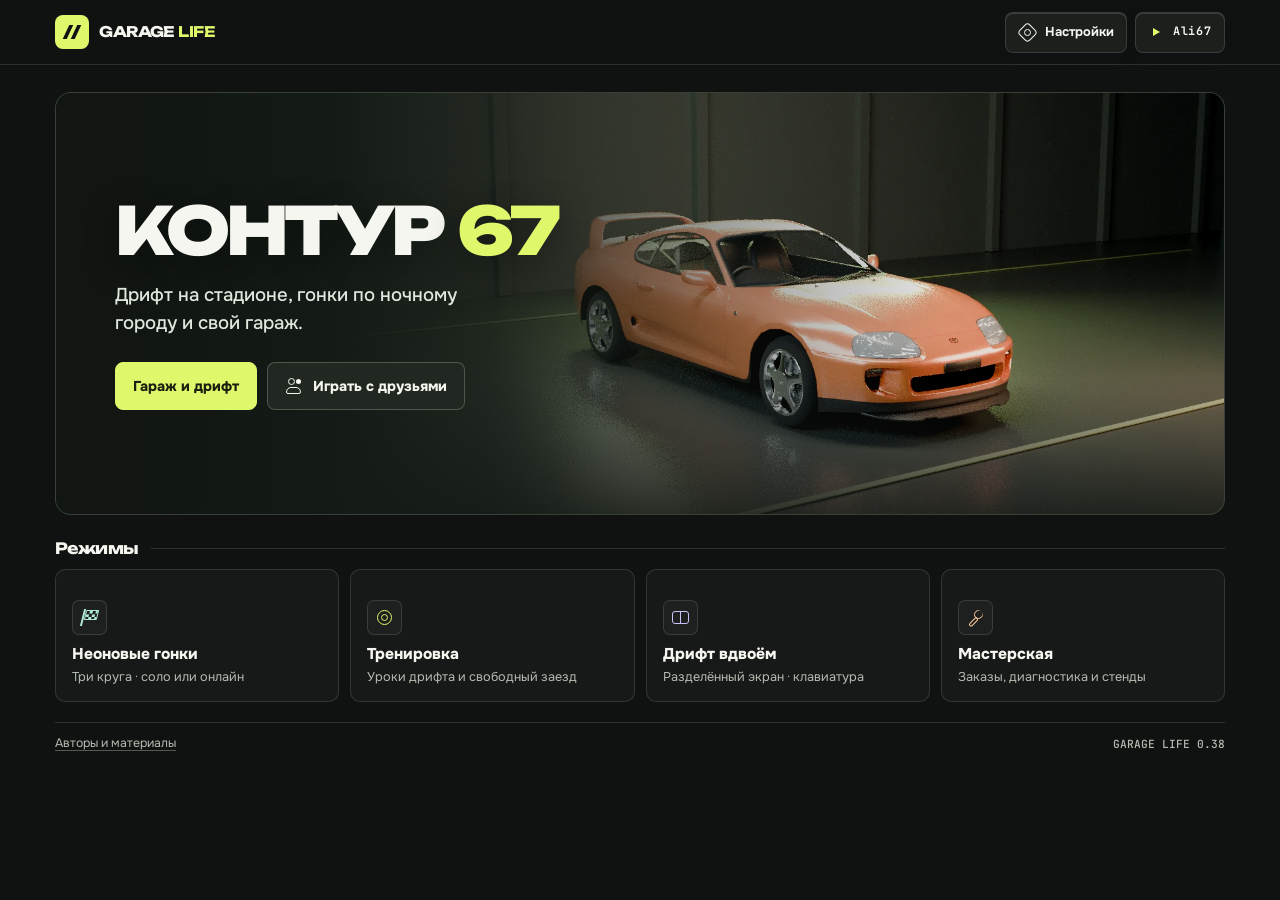
==== commit 9b2b72e4: "Unify the workshop and add interactive powertrain and suspension benches" ====
--- a/67/index.html
+++ b/67/index.html
@@ -10,7 +10,7 @@
   <link rel="stylesheet" href="../2/fonts/fonts.css">
   <link rel="stylesheet" href="./drive.css?v=037">
   <link rel="stylesheet" href="./glass.css?v=037">
-  <link rel="stylesheet" href="./menu.css?v=037">
+  <link rel="stylesheet" href="./menu.css?v=038">
   <script type="importmap">{"imports":{"three":"./vendor/three/build/three.module.js","three/addons/":"./vendor/three/addons/"}}</script>
 </head>
 <body>
@@ -80,16 +80,16 @@
             <span class="menu-card-icon"><span class="menu-icon icon-split" aria-hidden="true"></span></span>
             <strong>Дрифт вдвоём</strong><small>Разделённый экран · клавиатура</small>
           </button>
-          <button class="menu-card" id="shift" type="button" data-3d>
+          <a class="menu-card" id="shift" href="./workshop.html">
             <span class="menu-card-icon"><span class="menu-icon icon-tools" aria-hidden="true"></span></span>
-            <strong>Мастерская</strong><small>Диагностика и ремонт</small>
-          </button>
+            <strong>Мастерская</strong><small>Заказы, диагностика и стенды</small>
+          </a>
         </div>
       </section>
 
       <footer class="menu-footer">
-        <div><a href="./classic.html">Подробный ремонт</a><a href="./credits.html">Авторы и материалы</a></div>
-        <span>GARAGE LIFE 0.37</span>
+        <div><a href="./credits.html">Авторы и материалы</a></div>
+        <span>GARAGE LIFE 0.38</span>
       </footer>
       <noscript><p>Для запуска заездов включи JavaScript.</p></noscript>
     </div>
@@ -372,6 +372,6 @@
     </div>
   </dialog>
   <script src="./js/music.js?v=020" defer></script>
-  <script type="module" src="./js/menu.js?v=037"></script>
+  <script type="module" src="./js/menu.js?v=038"></script>
 </body>
 </html>
--- a/67/menu.css
+++ b/67/menu.css
@@ -213,6 +213,7 @@
   min-height: 133px;
   padding: 15px 16px;
   text-align: left;
+  text-decoration: none;
   border: 1px solid var(--menu-border);
   border-radius: 10px;
   background: var(--menu-surface);
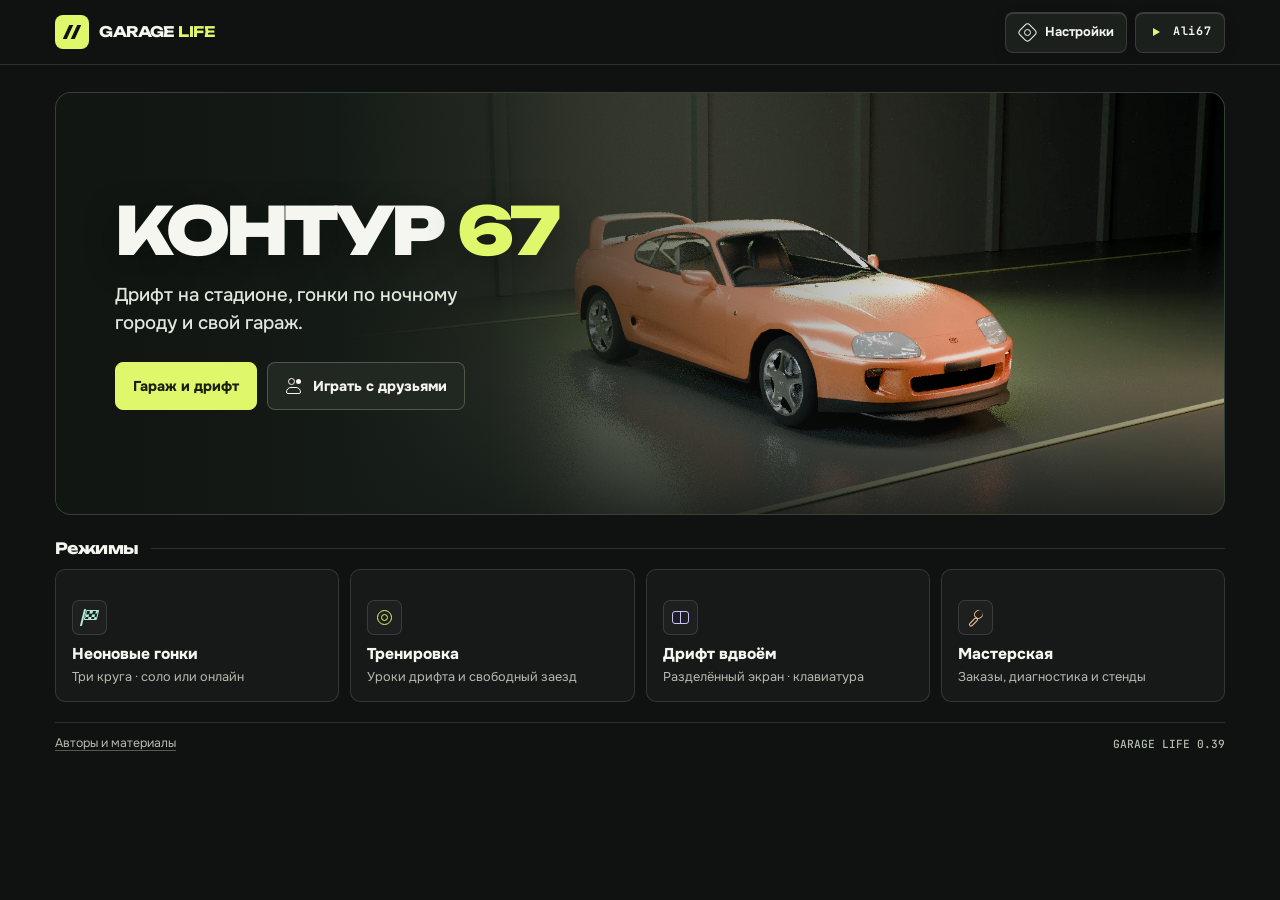
==== commit bdad4af7: "Keep detailed car models after load failures" ====
--- a/67/index.html
+++ b/67/index.html
@@ -89,7 +89,7 @@
 
       <footer class="menu-footer">
         <div><a href="./credits.html">Авторы и материалы</a></div>
-        <span>GARAGE LIFE 0.38</span>
+        <span>GARAGE LIFE 0.39</span>
       </footer>
       <noscript><p>Для запуска заездов включи JavaScript.</p></noscript>
     </div>
@@ -372,6 +372,6 @@
     </div>
   </dialog>
   <script src="./js/music.js?v=020" defer></script>
-  <script type="module" src="./js/menu.js?v=038"></script>
+  <script type="module" src="./js/menu.js?v=039"></script>
 </body>
 </html>
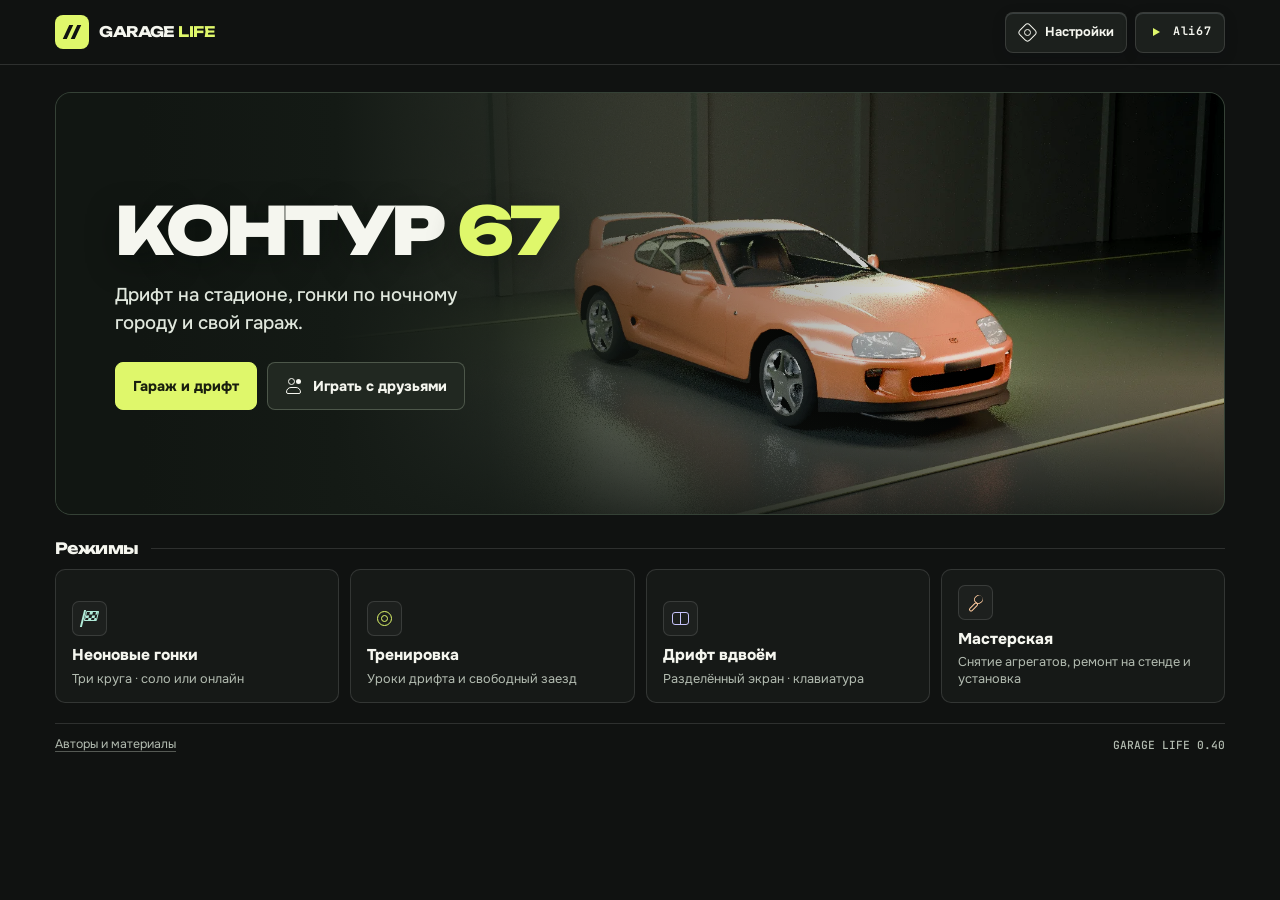
==== commit eb0ddde3: "Connect workshop orders to the removal and repair bay" ====
--- a/67/index.html
+++ b/67/index.html
@@ -82,14 +82,14 @@
           </button>
           <a class="menu-card" id="shift" href="./workshop.html">
             <span class="menu-card-icon"><span class="menu-icon icon-tools" aria-hidden="true"></span></span>
-            <strong>Мастерская</strong><small>Заказы, диагностика и стенды</small>
+            <strong>Мастерская</strong><small>Снятие агрегатов, ремонт на стенде и установка</small>
           </a>
         </div>
       </section>
 
       <footer class="menu-footer">
         <div><a href="./credits.html">Авторы и материалы</a></div>
-        <span>GARAGE LIFE 0.39</span>
+        <span>GARAGE LIFE 0.40</span>
       </footer>
       <noscript><p>Для запуска заездов включи JavaScript.</p></noscript>
     </div>
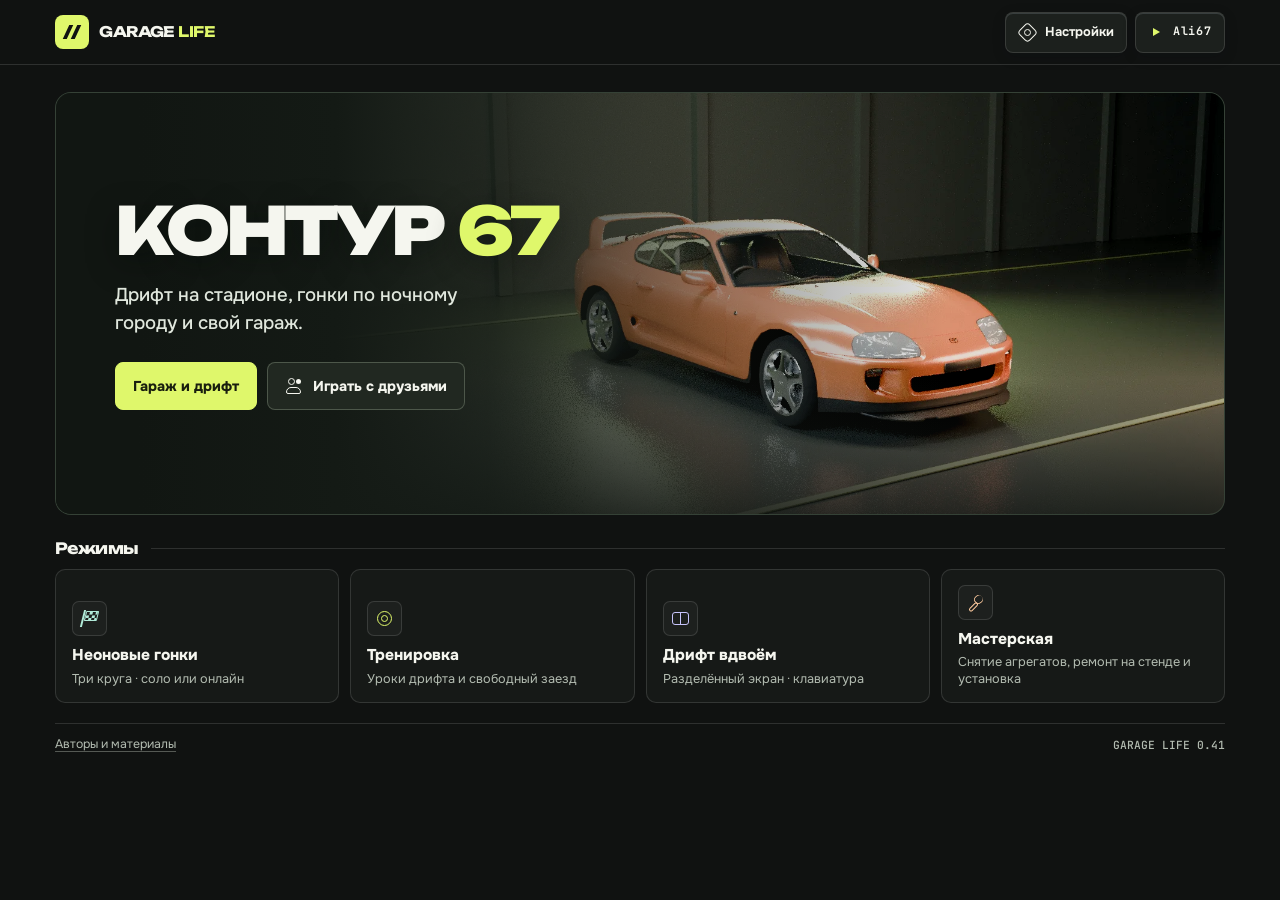
==== commit d5eecb04: "Reduce frame load and streamline garage entry" ====
--- a/67/index.html
+++ b/67/index.html
@@ -8,7 +8,7 @@
   <title>GARAGE LIFE / Контур 67</title>
   <link rel="icon" href="data:image/svg+xml,%3Csvg xmlns='http://www.w3.org/2000/svg' viewBox='0 0 64 64'%3E%3Crect width='64' height='64' rx='14' fill='%231a252b'/%3E%3Cpath d='M12 48V24l20-12 20 12v24H42V29H22v19Z' fill='%23ffad69'/%3E%3C/svg%3E">
   <link rel="stylesheet" href="../2/fonts/fonts.css">
-  <link rel="stylesheet" href="./drive.css?v=037">
+  <link rel="stylesheet" href="./drive.css?v=041">
   <link rel="stylesheet" href="./glass.css?v=037">
   <link rel="stylesheet" href="./menu.css?v=038">
   <script type="importmap">{"imports":{"three":"./vendor/three/build/three.module.js","three/addons/":"./vendor/three/addons/"}}</script>
@@ -89,7 +89,7 @@
 
       <footer class="menu-footer">
         <div><a href="./credits.html">Авторы и материалы</a></div>
-        <span>GARAGE LIFE 0.40</span>
+        <span>GARAGE LIFE 0.41</span>
       </footer>
       <noscript><p>Для запуска заездов включи JavaScript.</p></noscript>
     </div>
@@ -361,6 +361,7 @@
       <button class="secondary" autofocus>Назад к машине <kbd>Esc</kbd></button>
     </form>
     <div id="pit-fleet" aria-label="Выбор машины"></div>
+    <p id="pit-model-status" role="status" hidden></p>
     <div class="pit-grid">
       <section><p class="label">СОСТОЯНИЕ МАШИНЫ</p><div id="pit-parts"></div></section>
       <section>
@@ -372,6 +373,6 @@
     </div>
   </dialog>
   <script src="./js/music.js?v=020" defer></script>
-  <script type="module" src="./js/menu.js?v=039"></script>
+  <script type="module" src="./js/menu.js?v=041"></script>
 </body>
 </html>
--- a/67/drive.css
+++ b/67/drive.css
@@ -191,6 +191,7 @@
 }
 
 .lite-graphics #pit-panel::backdrop{backdrop-filter:none}
+#pit-model-status{margin:9px 0;color:var(--accent);font-size:.85rem}
 
 .music{position:relative;flex:none}
 #music-toggle{
